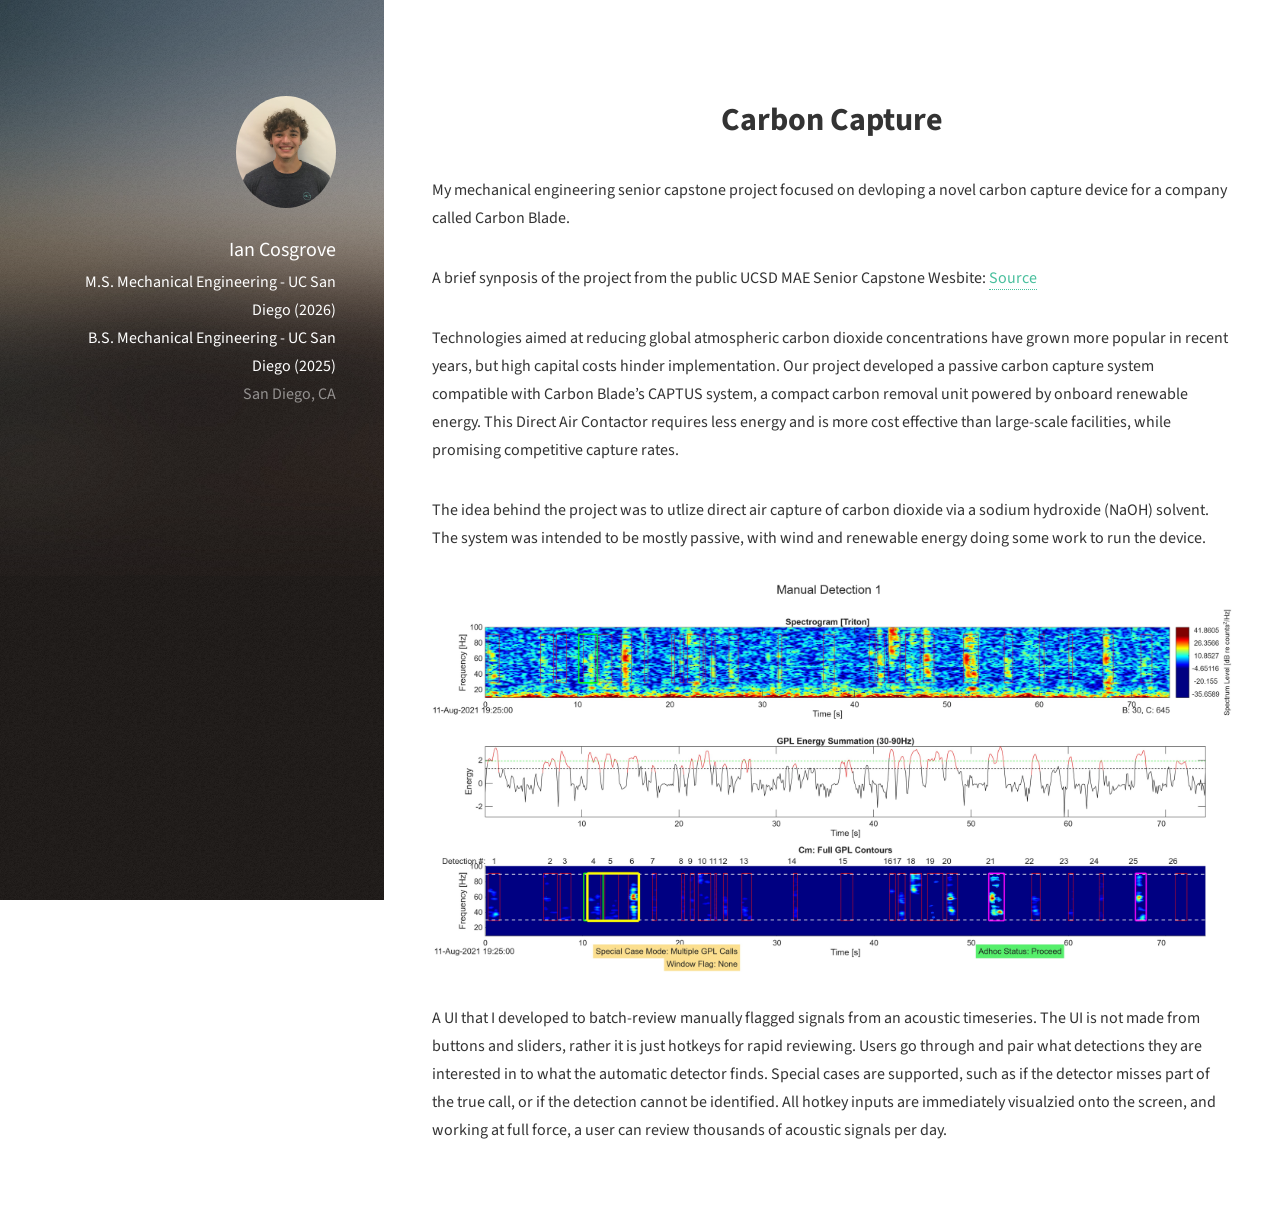
==== carbon_capture.html @ 22a69702 "Update_08042026_1" ====
<!DOCTYPE HTML>
<!--
	Strata by HTML5 UP
	html5up.net | @ajlkn
	Free for personal and commercial use under the CCA 3.0 license (html5up.net/license)
-->
<html>
	<head>
		<title>Ian Cosgrove</title>
		<meta charset="utf-8" />
		<meta name="viewport" content="width=device-width, initial-scale=1, user-scalable=no" />
		<link rel="stylesheet" href="assets/css/main.css" />
		<style>
			/* Force image thumbnails and wrappers to have a white background */
			.image.thumb,
			.image.fit,
			.image-block {
				background-color: #ffffff !important;
			}

			/* Remove gray overlays or default borders/shadows applied by Strata CSS */
			.image.thumb:before,
			.image.thumb:after {
				background-color: rgba(255, 255, 255, 0) !important;
				opacity: 0 !important;
			}

			.image img {
				background-color: #ffffff !important;
			}
		</style>
	</head>
	<body class="is-preload">

		<!-- Header -->
			<header id="header">
				<div class="inner">
					<a href="#" class="image avatar"><img src="images/ian.jpeg" alt="Ian"></a>
					<h1><strong>Ian Cosgrove 
					</strong></a></h1>
					<strong>
						M.S. Mechanical Engineering - UC San Diego (2026)<br>
					B.S. Mechanical Engineering - UC San Diego (2025)
					</strong>
					<br>San Diego, CA
				</div>
			</header>

		<!-- Main -->
			<div id="main">

				<h2 style="text-align: center; font-weight: bold; font-size: 32px; color: #333;">Carbon Capture</h2>
				<p style="color: #333;">My mechanical engineering senior capstone project focused on devloping a novel carbon capture device for a company called Carbon Blade. </p>
			    <p style="color: #333;">A brief synposis of the project from the public UCSD MAE Senior Capstone Wesbite:  <a href="https://mae156b.ucsd.edu/projects/2024-2025/spring" target="_blank">Source</a></p>
				<p style="color: #333;">Technologies aimed at reducing global atmospheric carbon dioxide concentrations have grown more popular in recent years, but high capital costs hinder implementation. Our project developed a passive carbon capture system compatible with Carbon Blade’s CAPTUS system, a compact carbon removal unit powered by onboard renewable energy. This Direct Air Contactor requires less energy and is more cost effective than large-scale facilities, while promising competitive capture rates.</p>
				
				<p style="color: #333;">The idea behind the project was to utlize direct air capture of carbon dioxide via a sodium hydroxide (NaOH) solvent. The system was intended to be mostly passive, with wind and renewable energy doing some work to run the device.  </p>

				<div class="image-block" style="margin-bottom: 2em; max-width: 100%; margin-left: auto; margin-right: auto;">
					<a href="images/gpl_fetch_ex1.jpeg" class="image fit thumb">
						<img src="images/gpl_fetch_ex1.jpeg" alt="Turbulent Dissipation" />
					</a>
					<p style="color: #333; margin-top: 0.8em;">
						<strong style="color: #333">A UI that I developed to batch-review manually flagged signals from an acoustic timeseries. The UI is not made from buttons and sliders, rather it is just hotkeys for rapid reviewing. Users go through and pair what detections they are interested in to what the automatic detector finds. Special cases are supported, such as if the detector misses part of the true call, or if the detection cannot be identified. All hotkey inputs are immediately visualzied onto the screen, and working at full force, a user can review thousands of acoustic signals per day.</strong>
					</p>
				</div>
								
								
								
								
								
			</div>

								
				
				
				
				
				


					

					
	
					

					
			</div>


		<!-- Scripts -->
			<script src="assets/js/jquery.min.js"></script>
			<script src="assets/js/jquery.poptrox.min.js"></script>
			<script src="assets/js/browser.min.js"></script>
			<script src="assets/js/breakpoints.min.js"></script>
			<script src="assets/js/util.js"></script>
			<script src="assets/js/main.js"></script>

	</body>
</html>
---- assets/css/main.css ----
@import url("fontawesome-all.min.css");
@import url("https://fonts.googleapis.com/css?family=Source+Sans+Pro:400,400italic");

/*
	Strata by HTML5 UP
	html5up.net | @ajlkn
	Free for personal and commercial use under the CCA 3.0 license (html5up.net/license)
*/

html, body, div, span, applet, object,
iframe, h1, h2, h3, h4, h5, h6, p, blockquote,
pre, a, abbr, acronym, address, big, cite,
code, del, dfn, em, img, ins, kbd, q, s, samp,
small, strike, strong, sub, sup, tt, var, b,
u, i, center, dl, dt, dd, ol, ul, li, fieldset,
form, label, legend, table, caption, tbody,
tfoot, thead, tr, th, td, article, aside,
canvas, details, embed, figure, figcaption,
footer, header, hgroup, menu, nav, output, ruby,
section, summary, time, mark, audio, video {
	margin: 0;
	padding: 0;
	border: 0;
	font-size: 100%;
	font: inherit;
	vertical-align: baseline;}

article, aside, details, figcaption, figure,
footer, header, hgroup, menu, nav, section {
	display: block;}

body {
	line-height: 1;
}

ol, ul {
	list-style: none;
}

blockquote, q {
	quotes: none;
}

	blockquote:before, blockquote:after, q:before, q:after {
		content: '';
		content: none;
	}

table {
	border-collapse: collapse;
	border-spacing: 0;
}

body {
	-webkit-text-size-adjust: none;
}

mark {
	background-color: transparent;
	color: inherit;
}

input::-moz-focus-inner {
	border: 0;
	padding: 0;
}

input, select, textarea {
	-moz-appearance: none;
	-webkit-appearance: none;
	-ms-appearance: none;
	appearance: none;
}

/* Basic */

	html {
		box-sizing: border-box;
	}

	*, *:before, *:after {
		box-sizing: inherit;
	}

	body {
		background: #fff;
	}

		body.is-preload *, body.is-preload *:before, body.is-preload *:after {
			-moz-animation: none !important;
			-webkit-animation: none !important;
			-ms-animation: none !important;
			animation: none !important;
			-moz-transition: none !important;
			-webkit-transition: none !important;
			-ms-transition: none !important;
			transition: none !important;
		}

	body, input, select, textarea {
		color: #a2a2a2;
		font-family: "Source Sans Pro", Helvetica, sans-serif;
		font-size: 16pt;
		font-weight: 400;
		line-height: 1.75em;
	}

	a {
		-moz-transition: color 0.2s ease-in-out, border-color 0.2s ease-in-out;
		-webkit-transition: color 0.2s ease-in-out, border-color 0.2s ease-in-out;
		-ms-transition: color 0.2s ease-in-out, border-color 0.2s ease-in-out;
		transition: color 0.2s ease-in-out, border-color 0.2s ease-in-out;
		border-bottom: dotted 1px;
		color: #49bf9d;
		text-decoration: none;
	}

		a:hover {
			border-bottom-color: transparent;
			color: #49bf9d !important;
			text-decoration: none;
		}

	strong, b {
		color: #787878;
		font-weight: 400;
	}

	em, i {
		font-style: italic;
	}

	p {
		margin: 0 0 2em 0;
	}

	h1, h2, h3, h4, h5, h6 {
		color: #787878;
		font-weight: 400;
		line-height: 1em;
		margin: 0 0 1em 0;
	}

		h1 a, h2 a, h3 a, h4 a, h5 a, h6 a {
			color: inherit;
			text-decoration: none;
		}

	h1 {
		font-size: 2em;
		line-height: 1.5em;
	}

	h2 {
		font-size: 1.5em;
		line-height: 1.5em;
	}

	h3 {
		font-size: 1.25em;
		line-height: 1.5em;
	}

	h4 {
		font-size: 1.1em;
		line-height: 1.5em;
	}

	h5 {
		font-size: 0.9em;
		line-height: 1.5em;
	}

	h6 {
		font-size: 0.7em;
		line-height: 1.5em;
	}

	sub {
		font-size: 0.8em;
		position: relative;
		top: 0.5em;
	}

	sup {
		font-size: 0.8em;
		position: relative;
		top: -0.5em;
	}

	hr {
		border: 0;
		border-bottom: solid 2px #efefef;
		margin: 2em 0;
	}

		hr.major {
			margin: 3em 0;
		}

	blockquote {
		border-left: solid 6px #efefef;
		font-style: italic;
		margin: 0 0 2em 0;
		padding: 0.5em 0 0.5em 1.5em;
	}

	code {
		background: #f7f7f7;
		border-radius: 0.35em;
		border: solid 2px #efefef;
		font-family: "Courier New", monospace;
		font-size: 0.9em;
		margin: 0 0.25em;
		padding: 0.25em 0.65em;
	}

	pre {
		-webkit-overflow-scrolling: touch;
		font-family: "Courier New", monospace;
		font-size: 0.9em;
		margin: 0 0 2em 0;
	}

		pre code {
			display: block;
			line-height: 1.75em;
			padding: 1em 1.5em;
			overflow-x: auto;
		}

	.align-left {
		text-align: left;
	}

	.align-center {
		text-align: center;
	}

	.align-right {
		text-align: right;
	}

/* Container */

	.container {
		margin: 0 auto;
		max-width: calc(100% - 4em);
		width: 100%;
	}

		.container.xsmall {
			width: 25%;
		}

		.container.small {
			width: 50%;
		}

		.container.medium {
			width: 75%;
		}

		.container.large {
			width: 125%;
		}

		.container.xlarge {
			width: 150%;
		}

		.container.max {
			width: 100%;
		}

		@media screen and (max-width: 980px) {

			.container {
				width: 100% !important;
				max-width: 100% !important;
			}

		}

		@media screen and (max-width: 480px) {

			.container {
				max-width: calc(100% - 3em);
			}

		}

/* Row */

	.row {
		display: flex;
		flex-wrap: wrap;
		box-sizing: border-box;
		align-items: stretch;
	}

		.row > * {
			box-sizing: border-box;
		}

		.row.gtr-uniform > * > :last-child {
			margin-bottom: 0;
		}

		.row.aln-left {
			justify-content: flex-start;
		}

		.row.aln-center {
			justify-content: center;
		}

		.row.aln-right {
			justify-content: flex-end;
		}

		.row.aln-top {
			align-items: flex-start;
		}

		.row.aln-middle {
			align-items: center;
		}

		.row.aln-bottom {
			align-items: flex-end;
		}

		.row > .imp {
			order: -1;
		}

		.row > .col-1 {
			width: 8.33333%;
		}

		.row > .off-1 {
			margin-left: 8.33333%;
		}

		.row > .col-2 {
			width: 16.66667%;
		}

		.row > .off-2 {
			margin-left: 16.66667%;
		}

		.row > .col-3 {
			width: 25%;
		}

		.row > .off-3 {
			margin-left: 25%;
		}

		.row > .col-4 {
			width: 33.33333%;
		}

		.row > .off-4 {
			margin-left: 33.33333%;
		}

		.row > .col-5 {
			width: 41.66667%;
		}

		.row > .off-5 {
			margin-left: 41.66667%;
		}

		.row > .col-6 {
			width: 50%;
		}

		.row > .off-6 {
			margin-left: 50%;
		}

		.row > .col-7 {
			width: 58.33333%;
		}

		.row > .off-7 {
			margin-left: 58.33333%;
		}

		.row > .col-8 {
			width: 66.66667%;
		}

		.row > .off-8 {
			margin-left: 66.66667%;
		}

		.row > .col-9 {
			width: 75%;
		}

		.row > .off-9 {
			margin-left: 75%;
		}

		.row > .col-10 {
			width: 83.33333%;
		}

		.row > .off-10 {
			margin-left: 83.33333%;
		}

		.row > .col-11 {
			width: 91.66667%;
		}

		.row > .off-11 {
			margin-left: 91.66667%;
		}

		.row > .col-12 {
			width: 100%;
		}

		.row > .off-12 {
			margin-left: 100%;
		}

		.row.gtr-0 {
			margin-top: 0;
			margin-left: 0em;
		}

			.row.gtr-0 > * {
				padding: 0 0 0 0em;
			}

			.row.gtr-0.gtr-uniform {
				margin-top: 0em;
			}

				.row.gtr-0.gtr-uniform > * {
					padding-top: 0em;
				}

		.row.gtr-25 {
			margin-top: 0;
			margin-left: -0.625em;
		}

			.row.gtr-25 > * {
				padding: 0 0 0 0.625em;
			}

			.row.gtr-25.gtr-uniform {
				margin-top: -0.625em;
			}

				.row.gtr-25.gtr-uniform > * {
					padding-top: 0.625em;
				}

		.row.gtr-50 {
			margin-top: 0;
			margin-left: -1.25em;
		}

			.row.gtr-50 > * {
				padding: 0 0 0 1.25em;
			}

			.row.gtr-50.gtr-uniform {
				margin-top: -1.25em;
			}

				.row.gtr-50.gtr-uniform > * {
					padding-top: 1.25em;
				}

		.row {
			margin-top: 0;
			margin-left: -2.5em;
		}

			.row > * {
				padding: 0 0 0 2.5em;
			}

			.row.gtr-uniform {
				margin-top: -2.5em;
			}

				.row.gtr-uniform > * {
					padding-top: 2.5em;
				}

		.row.gtr-150 {
			margin-top: 0;
			margin-left: -3.75em;
		}

			.row.gtr-150 > * {
				padding: 0 0 0 3.75em;
			}

			.row.gtr-150.gtr-uniform {
				margin-top: -3.75em;
			}

				.row.gtr-150.gtr-uniform > * {
					padding-top: 3.75em;
				}

		.row.gtr-200 {
			margin-top: 0;
			margin-left: -5em;
		}

			.row.gtr-200 > * {
				padding: 0 0 0 5em;
			}

			.row.gtr-200.gtr-uniform {
				margin-top: -5em;
			}

				.row.gtr-200.gtr-uniform > * {
					padding-top: 5em;
				}

		@media screen and (max-width: 1800px) {

			.row {
				display: flex;
				flex-wrap: wrap;
				box-sizing: border-box;
				align-items: stretch;
			}

				.row > * {
					box-sizing: border-box;
				}

				.row.gtr-uniform > * > :last-child {
					margin-bottom: 0;
				}

				.row.aln-left {
					justify-content: flex-start;
				}

				.row.aln-center {
					justify-content: center;
				}

				.row.aln-right {
					justify-content: flex-end;
				}

				.row.aln-top {
					align-items: flex-start;
				}

				.row.aln-middle {
					align-items: center;
				}

				.row.aln-bottom {
					align-items: flex-end;
				}

				.row > .imp-xlarge {
					order: -1;
				}

				.row > .col-1-xlarge {
					width: 8.33333%;
				}

				.row > .off-1-xlarge {
					margin-left: 8.33333%;
				}

				.row > .col-2-xlarge {
					width: 16.66667%;
				}

				.row > .off-2-xlarge {
					margin-left: 16.66667%;
				}

				.row > .col-3-xlarge {
					width: 25%;
				}

				.row > .off-3-xlarge {
					margin-left: 25%;
				}

				.row > .col-4-xlarge {
					width: 33.33333%;
				}

				.row > .off-4-xlarge {
					margin-left: 33.33333%;
				}

				.row > .col-5-xlarge {
					width: 41.66667%;
				}

				.row > .off-5-xlarge {
					margin-left: 41.66667%;
				}

				.row > .col-6-xlarge {
					width: 50%;
				}

				.row > .off-6-xlarge {
					margin-left: 50%;
				}

				.row > .col-7-xlarge {
					width: 58.33333%;
				}

				.row > .off-7-xlarge {
					margin-left: 58.33333%;
				}

				.row > .col-8-xlarge {
					width: 66.66667%;
				}

				.row > .off-8-xlarge {
					margin-left: 66.66667%;
				}

				.row > .col-9-xlarge {
					width: 75%;
				}

				.row > .off-9-xlarge {
					margin-left: 75%;
				}

				.row > .col-10-xlarge {
					width: 83.33333%;
				}

				.row > .off-10-xlarge {
					margin-left: 83.33333%;
				}

				.row > .col-11-xlarge {
					width: 91.66667%;
				}

				.row > .off-11-xlarge {
					margin-left: 91.66667%;
				}

				.row > .col-12-xlarge {
					width: 100%;
				}

				.row > .off-12-xlarge {
					margin-left: 100%;
				}

				.row.gtr-0 {
					margin-top: 0;
					margin-left: 0em;
				}

					.row.gtr-0 > * {
						padding: 0 0 0 0em;
					}

					.row.gtr-0.gtr-uniform {
						margin-top: 0em;
					}

						.row.gtr-0.gtr-uniform > * {
							padding-top: 0em;
						}

				.row.gtr-25 {
					margin-top: 0;
					margin-left: -0.625em;
				}

					.row.gtr-25 > * {
						padding: 0 0 0 0.625em;
					}

					.row.gtr-25.gtr-uniform {
						margin-top: -0.625em;
					}

						.row.gtr-25.gtr-uniform > * {
							padding-top: 0.625em;
						}

				.row.gtr-50 {
					margin-top: 0;
					margin-left: -1.25em;
				}

					.row.gtr-50 > * {
						padding: 0 0 0 1.25em;
					}

					.row.gtr-50.gtr-uniform {
						margin-top: -1.25em;
					}

						.row.gtr-50.gtr-uniform > * {
							padding-top: 1.25em;
						}

				.row {
					margin-top: 0;
					margin-left: -2.5em;
				}

					.row > * {
						padding: 0 0 0 2.5em;
					}

					.row.gtr-uniform {
						margin-top: -2.5em;
					}

						.row.gtr-uniform > * {
							padding-top: 2.5em;
						}

				.row.gtr-150 {
					margin-top: 0;
					margin-left: -3.75em;
				}

					.row.gtr-150 > * {
						padding: 0 0 0 3.75em;
					}

					.row.gtr-150.gtr-uniform {
						margin-top: -3.75em;
					}

						.row.gtr-150.gtr-uniform > * {
							padding-top: 3.75em;
						}

				.row.gtr-200 {
					margin-top: 0;
					margin-left: -5em;
				}

					.row.gtr-200 > * {
						padding: 0 0 0 5em;
					}

					.row.gtr-200.gtr-uniform {
						margin-top: -5em;
					}

						.row.gtr-200.gtr-uniform > * {
							padding-top: 5em;
						}

		}

		@media screen and (max-width: 1280px) {

			.row {
				display: flex;
				flex-wrap: wrap;
				box-sizing: border-box;
				align-items: stretch;
			}

				.row > * {
					box-sizing: border-box;
				}

				.row.gtr-uniform > * > :last-child {
					margin-bottom: 0;
				}

				.row.aln-left {
					justify-content: flex-start;
				}

				.row.aln-center {
					justify-content: center;
				}

				.row.aln-right {
					justify-content: flex-end;
				}

				.row.aln-top {
					align-items: flex-start;
				}

				.row.aln-middle {
					align-items: center;
				}

				.row.aln-bottom {
					align-items: flex-end;
				}

				.row > .imp-large {
					order: -1;
				}

				.row > .col-1-large {
					width: 8.33333%;
				}

				.row > .off-1-large {
					margin-left: 8.33333%;
				}

				.row > .col-2-large {
					width: 16.66667%;
				}

				.row > .off-2-large {
					margin-left: 16.66667%;
				}

				.row > .col-3-large {
					width: 25%;
				}

				.row > .off-3-large {
					margin-left: 25%;
				}

				.row > .col-4-large {
					width: 33.33333%;
				}

				.row > .off-4-large {
					margin-left: 33.33333%;
				}

				.row > .col-5-large {
					width: 41.66667%;
				}

				.row > .off-5-large {
					margin-left: 41.66667%;
				}

				.row > .col-6-large {
					width: 50%;
				}

				.row > .off-6-large {
					margin-left: 50%;
				}

				.row > .col-7-large {
					width: 58.33333%;
				}

				.row > .off-7-large {
					margin-left: 58.33333%;
				}

				.row > .col-8-large {
					width: 66.66667%;
				}

				.row > .off-8-large {
					margin-left: 66.66667%;
				}

				.row > .col-9-large {
					width: 75%;
				}

				.row > .off-9-large {
					margin-left: 75%;
				}

				.row > .col-10-large {
					width: 83.33333%;
				}

				.row > .off-10-large {
					margin-left: 83.33333%;
				}

				.row > .col-11-large {
					width: 91.66667%;
				}

				.row > .off-11-large {
					margin-left: 91.66667%;
				}

				.row > .col-12-large {
					width: 100%;
				}

				.row > .off-12-large {
					margin-left: 100%;
				}

				.row.gtr-0 {
					margin-top: 0;
					margin-left: 0em;
				}

					.row.gtr-0 > * {
						padding: 0 0 0 0em;
					}

					.row.gtr-0.gtr-uniform {
						margin-top: 0em;
					}

						.row.gtr-0.gtr-uniform > * {
							padding-top: 0em;
						}

				.row.gtr-25 {
					margin-top: 0;
					margin-left: -0.5em;
				}

					.row.gtr-25 > * {
						padding: 0 0 0 0.5em;
					}

					.row.gtr-25.gtr-uniform {
						margin-top: -0.5em;
					}

						.row.gtr-25.gtr-uniform > * {
							padding-top: 0.5em;
						}

				.row.gtr-50 {
					margin-top: 0;
					margin-left: -1em;
				}

					.row.gtr-50 > * {
						padding: 0 0 0 1em;
					}

					.row.gtr-50.gtr-uniform {
						margin-top: -1em;
					}

						.row.gtr-50.gtr-uniform > * {
							padding-top: 1em;
						}

				.row {
					margin-top: 0;
					margin-left: -2em;
				}

					.row > * {
						padding: 0 0 0 2em;
					}

					.row.gtr-uniform {
						margin-top: -2em;
					}

						.row.gtr-uniform > * {
							padding-top: 2em;
						}

				.row.gtr-150 {
					margin-top: 0;
					margin-left: -3em;
				}

					.row.gtr-150 > * {
						padding: 0 0 0 3em;
					}

					.row.gtr-150.gtr-uniform {
						margin-top: -3em;
					}

						.row.gtr-150.gtr-uniform > * {
							padding-top: 3em;
						}

				.row.gtr-200 {
					margin-top: 0;
					margin-left: -4em;
				}

					.row.gtr-200 > * {
						padding: 0 0 0 4em;
					}

					.row.gtr-200.gtr-uniform {
						margin-top: -4em;
					}

						.row.gtr-200.gtr-uniform > * {
							padding-top: 4em;
						}

		}

		@media screen and (max-width: 980px) {

			.row {
				display: flex;
				flex-wrap: wrap;
				box-sizing: border-box;
				align-items: stretch;
			}

				.row > * {
					box-sizing: border-box;
				}

				.row.gtr-uniform > * > :last-child {
					margin-bottom: 0;
				}

				.row.aln-left {
					justify-content: flex-start;
				}

				.row.aln-center {
					justify-content: center;
				}

				.row.aln-right {
					justify-content: flex-end;
				}

				.row.aln-top {
					align-items: flex-start;
				}

				.row.aln-middle {
					align-items: center;
				}

				.row.aln-bottom {
					align-items: flex-end;
				}

				.row > .imp-medium {
					order: -1;
				}

				.row > .col-1-medium {
					width: 8.33333%;
				}

				.row > .off-1-medium {
					margin-left: 8.33333%;
				}

				.row > .col-2-medium {
					width: 16.66667%;
				}

				.row > .off-2-medium {
					margin-left: 16.66667%;
				}

				.row > .col-3-medium {
					width: 25%;
				}

				.row > .off-3-medium {
					margin-left: 25%;
				}

				.row > .col-4-medium {
					width: 33.33333%;
				}

				.row > .off-4-medium {
					margin-left: 33.33333%;
				}

				.row > .col-5-medium {
					width: 41.66667%;
				}

				.row > .off-5-medium {
					margin-left: 41.66667%;
				}

				.row > .col-6-medium {
					width: 50%;
				}

				.row > .off-6-medium {
					margin-left: 50%;
				}

				.row > .col-7-medium {
					width: 58.33333%;
				}

				.row > .off-7-medium {
					margin-left: 58.33333%;
				}

				.row > .col-8-medium {
					width: 66.66667%;
				}

				.row > .off-8-medium {
					margin-left: 66.66667%;
				}

				.row > .col-9-medium {
					width: 75%;
				}

				.row > .off-9-medium {
					margin-left: 75%;
				}

				.row > .col-10-medium {
					width: 83.33333%;
				}

				.row > .off-10-medium {
					margin-left: 83.33333%;
				}

				.row > .col-11-medium {
					width: 91.66667%;
				}

				.row > .off-11-medium {
					margin-left: 91.66667%;
				}

				.row > .col-12-medium {
					width: 100%;
				}

				.row > .off-12-medium {
					margin-left: 100%;
				}

				.row.gtr-0 {
					margin-top: 0;
					margin-left: 0em;
				}

					.row.gtr-0 > * {
						padding: 0 0 0 0em;
					}

					.row.gtr-0.gtr-uniform {
						margin-top: 0em;
					}

						.row.gtr-0.gtr-uniform > * {
							padding-top: 0em;
						}

				.row.gtr-25 {
					margin-top: 0;
					margin-left: -0.5em;
				}

					.row.gtr-25 > * {
						padding: 0 0 0 0.5em;
					}

					.row.gtr-25.gtr-uniform {
						margin-top: -0.5em;
					}

						.row.gtr-25.gtr-uniform > * {
							padding-top: 0.5em;
						}

				.row.gtr-50 {
					margin-top: 0;
					margin-left: -1em;
				}

					.row.gtr-50 > * {
						padding: 0 0 0 1em;
					}

					.row.gtr-50.gtr-uniform {
						margin-top: -1em;
					}

						.row.gtr-50.gtr-uniform > * {
							padding-top: 1em;
						}

				.row {
					margin-top: 0;
					margin-left: -2em;
				}

					.row > * {
						padding: 0 0 0 2em;
					}

					.row.gtr-uniform {
						margin-top: -2em;
					}

						.row.gtr-uniform > * {
							padding-top: 2em;
						}

				.row.gtr-150 {
					margin-top: 0;
					margin-left: -3em;
				}

					.row.gtr-150 > * {
						padding: 0 0 0 3em;
					}

					.row.gtr-150.gtr-uniform {
						margin-top: -3em;
					}

						.row.gtr-150.gtr-uniform > * {
							padding-top: 3em;
						}

				.row.gtr-200 {
					margin-top: 0;
					margin-left: -4em;
				}

					.row.gtr-200 > * {
						padding: 0 0 0 4em;
					}

					.row.gtr-200.gtr-uniform {
						margin-top: -4em;
					}

						.row.gtr-200.gtr-uniform > * {
							padding-top: 4em;
						}

		}

		@media screen and (max-width: 736px) {

			.row {
				display: flex;
				flex-wrap: wrap;
				box-sizing: border-box;
				align-items: stretch;
			}

				.row > * {
					box-sizing: border-box;
				}

				.row.gtr-uniform > * > :last-child {
					margin-bottom: 0;
				}

				.row.aln-left {
					justify-content: flex-start;
				}

				.row.aln-center {
					justify-content: center;
				}

				.row.aln-right {
					justify-content: flex-end;
				}

				.row.aln-top {
					align-items: flex-start;
				}

				.row.aln-middle {
					align-items: center;
				}

				.row.aln-bottom {
					align-items: flex-end;
				}

				.row > .imp-small {
					order: -1;
				}

				.row > .col-1-small {
					width: 8.33333%;
				}

				.row > .off-1-small {
					margin-left: 8.33333%;
				}

				.row > .col-2-small {
					width: 16.66667%;
				}

				.row > .off-2-small {
					margin-left: 16.66667%;
				}

				.row > .col-3-small {
					width: 25%;
				}

				.row > .off-3-small {
					margin-left: 25%;
				}

				.row > .col-4-small {
					width: 33.33333%;
				}

				.row > .off-4-small {
					margin-left: 33.33333%;
				}

				.row > .col-5-small {
					width: 41.66667%;
				}

				.row > .off-5-small {
					margin-left: 41.66667%;
				}

				.row > .col-6-small {
					width: 50%;
				}

				.row > .off-6-small {
					margin-left: 50%;
				}

				.row > .col-7-small {
					width: 58.33333%;
				}

				.row > .off-7-small {
					margin-left: 58.33333%;
				}

				.row > .col-8-small {
					width: 66.66667%;
				}

				.row > .off-8-small {
					margin-left: 66.66667%;
				}

				.row > .col-9-small {
					width: 75%;
				}

				.row > .off-9-small {
					margin-left: 75%;
				}

				.row > .col-10-small {
					width: 83.33333%;
				}

				.row > .off-10-small {
					margin-left: 83.33333%;
				}

				.row > .col-11-small {
					width: 91.66667%;
				}

				.row > .off-11-small {
					margin-left: 91.66667%;
				}

				.row > .col-12-small {
					width: 100%;
				}

				.row > .off-12-small {
					margin-left: 100%;
				}

				.row.gtr-0 {
					margin-top: 0;
					margin-left: 0em;
				}

					.row.gtr-0 > * {
						padding: 0 0 0 0em;
					}

					.row.gtr-0.gtr-uniform {
						margin-top: 0em;
					}

						.row.gtr-0.gtr-uniform > * {
							padding-top: 0em;
						}

				.row.gtr-25 {
					margin-top: 0;
					margin-left: -0.375em;
				}

					.row.gtr-25 > * {
						padding: 0 0 0 0.375em;
					}

					.row.gtr-25.gtr-uniform {
						margin-top: -0.375em;
					}

						.row.gtr-25.gtr-uniform > * {
							padding-top: 0.375em;
						}

				.row.gtr-50 {
					margin-top: 0;
					margin-left: -0.75em;
				}

					.row.gtr-50 > * {
						padding: 0 0 0 0.75em;
					}

					.row.gtr-50.gtr-uniform {
						margin-top: -0.75em;
					}

						.row.gtr-50.gtr-uniform > * {
							padding-top: 0.75em;
						}

				.row {
					margin-top: 0;
					margin-left: -1.5em;
				}

					.row > * {
						padding: 0 0 0 1.5em;
					}

					.row.gtr-uniform {
						margin-top: -1.5em;
					}

						.row.gtr-uniform > * {
							padding-top: 1.5em;
						}

				.row.gtr-150 {
					margin-top: 0;
					margin-left: -2.25em;
				}

					.row.gtr-150 > * {
						padding: 0 0 0 2.25em;
					}

					.row.gtr-150.gtr-uniform {
						margin-top: -2.25em;
					}

						.row.gtr-150.gtr-uniform > * {
							padding-top: 2.25em;
						}

				.row.gtr-200 {
					margin-top: 0;
					margin-left: -3em;
				}

					.row.gtr-200 > * {
						padding: 0 0 0 3em;
					}

					.row.gtr-200.gtr-uniform {
						margin-top: -3em;
					}

						.row.gtr-200.gtr-uniform > * {
							padding-top: 3em;
						}

		}

		@media screen and (max-width: 480px) {

			.row {
				display: flex;
				flex-wrap: wrap;
				box-sizing: border-box;
				align-items: stretch;
			}

				.row > * {
					box-sizing: border-box;
				}

				.row.gtr-uniform > * > :last-child {
					margin-bottom: 0;
				}

				.row.aln-left {
					justify-content: flex-start;
				}

				.row.aln-center {
					justify-content: center;
				}

				.row.aln-right {
					justify-content: flex-end;
				}

				.row.aln-top {
					align-items: flex-start;
				}

				.row.aln-middle {
					align-items: center;
				}

				.row.aln-bottom {
					align-items: flex-end;
				}

				.row > .imp-xsmall {
					order: -1;
				}

				.row > .col-1-xsmall {
					width: 8.33333%;
				}

				.row > .off-1-xsmall {
					margin-left: 8.33333%;
				}

				.row > .col-2-xsmall {
					width: 16.66667%;
				}

				.row > .off-2-xsmall {
					margin-left: 16.66667%;
				}

				.row > .col-3-xsmall {
					width: 25%;
				}

				.row > .off-3-xsmall {
					margin-left: 25%;
				}

				.row > .col-4-xsmall {
					width: 33.33333%;
				}

				.row > .off-4-xsmall {
					margin-left: 33.33333%;
				}

				.row > .col-5-xsmall {
					width: 41.66667%;
				}

				.row > .off-5-xsmall {
					margin-left: 41.66667%;
				}

				.row > .col-6-xsmall {
					width: 50%;
				}

				.row > .off-6-xsmall {
					margin-left: 50%;
				}

				.row > .col-7-xsmall {
					width: 58.33333%;
				}

				.row > .off-7-xsmall {
					margin-left: 58.33333%;
				}

				.row > .col-8-xsmall {
					width: 66.66667%;
				}

				.row > .off-8-xsmall {
					margin-left: 66.66667%;
				}

				.row > .col-9-xsmall {
					width: 75%;
				}

				.row > .off-9-xsmall {
					margin-left: 75%;
				}

				.row > .col-10-xsmall {
					width: 83.33333%;
				}

				.row > .off-10-xsmall {
					margin-left: 83.33333%;
				}

				.row > .col-11-xsmall {
					width: 91.66667%;
				}

				.row > .off-11-xsmall {
					margin-left: 91.66667%;
				}

				.row > .col-12-xsmall {
					width: 100%;
				}

				.row > .off-12-xsmall {
					margin-left: 100%;
				}

				.row.gtr-0 {
					margin-top: 0;
					margin-left: 0em;
				}

					.row.gtr-0 > * {
						padding: 0 0 0 0em;
					}

					.row.gtr-0.gtr-uniform {
						margin-top: 0em;
					}

						.row.gtr-0.gtr-uniform > * {
							padding-top: 0em;
						}

				.row.gtr-25 {
					margin-top: 0;
					margin-left: -0.375em;
				}

					.row.gtr-25 > * {
						padding: 0 0 0 0.375em;
					}

					.row.gtr-25.gtr-uniform {
						margin-top: -0.375em;
					}

						.row.gtr-25.gtr-uniform > * {
							padding-top: 0.375em;
						}

				.row.gtr-50 {
					margin-top: 0;
					margin-left: -0.75em;
				}

					.row.gtr-50 > * {
						padding: 0 0 0 0.75em;
					}

					.row.gtr-50.gtr-uniform {
						margin-top: -0.75em;
					}

						.row.gtr-50.gtr-uniform > * {
							padding-top: 0.75em;
						}

				.row {
					margin-top: 0;
					margin-left: -1.5em;
				}

					.row > * {
						padding: 0 0 0 1.5em;
					}

					.row.gtr-uniform {
						margin-top: -1.5em;
					}

						.row.gtr-uniform > * {
							padding-top: 1.5em;
						}

				.row.gtr-150 {
					margin-top: 0;
					margin-left: -2.25em;
				}

					.row.gtr-150 > * {
						padding: 0 0 0 2.25em;
					}

					.row.gtr-150.gtr-uniform {
						margin-top: -2.25em;
					}

						.row.gtr-150.gtr-uniform > * {
							padding-top: 2.25em;
						}

				.row.gtr-200 {
					margin-top: 0;
					margin-left: -3em;
				}

					.row.gtr-200 > * {
						padding: 0 0 0 3em;
					}

					.row.gtr-200.gtr-uniform {
						margin-top: -3em;
					}

						.row.gtr-200.gtr-uniform > * {
							padding-top: 3em;
						}

		}

/* Section/Article */

	section.special, article.special {
		text-align: center;
	}

	header p {
		color: #b2b2b2;
		position: relative;
		margin: 0 0 1.5em 0;
	}

	header h2 + p {
		font-size: 1.25em;
		margin-top: -1em;
		line-height: 1.5em;
	}

	header h3 + p {
		font-size: 1.1em;
		margin-top: -0.8em;
		line-height: 1.5em;
	}

	header h4 + p,
	header h5 + p,
	header h6 + p {
		font-size: 0.9em;
		margin-top: -0.6em;
		line-height: 1.5em;
	}

	header.major h2 {
		font-size: 2em;
	}

/* Form */

	form {
		margin: 0 0 2em 0;
	}

	label {
		color: #787878;
		display: block;
		font-size: 0.9em;
		font-weight: 400;
		margin: 0 0 1em 0;
	}

	input[type="text"],
	input[type="password"],
	input[type="email"],
	select,
	textarea {
		-moz-appearance: none;
		-webkit-appearance: none;
		-ms-appearance: none;
		appearance: none;
		background: #f7f7f7;
		border-radius: 0.35em;
		border: solid 2px transparent;
		color: inherit;
		display: block;
		outline: 0;
		padding: 0 0.75em;
		text-decoration: none;
		width: 100%;
	}

		input[type="text"]:invalid,
		input[type="password"]:invalid,
		input[type="email"]:invalid,
		select:invalid,
		textarea:invalid {
			box-shadow: none;
		}

		input[type="text"]:focus,
		input[type="password"]:focus,
		input[type="email"]:focus,
		select:focus,
		textarea:focus {
			border-color: #49bf9d;
		}

	select {
		background-image: url("data:image/svg+xml;charset=utf8,%3Csvg xmlns='http://www.w3.org/2000/svg' width='40' height='40' preserveAspectRatio='none' viewBox='0 0 40 40'%3E%3Cpath d='M9.4,12.3l10.4,10.4l10.4-10.4c0.2-0.2,0.5-0.4,0.9-0.4c0.3,0,0.6,0.1,0.9,0.4l3.3,3.3c0.2,0.2,0.4,0.5,0.4,0.9 c0,0.4-0.1,0.6-0.4,0.9L20.7,31.9c-0.2,0.2-0.5,0.4-0.9,0.4c-0.3,0-0.6-0.1-0.9-0.4L4.3,17.3c-0.2-0.2-0.4-0.5-0.4-0.9 c0-0.4,0.1-0.6,0.4-0.9l3.3-3.3c0.2-0.2,0.5-0.4,0.9-0.4S9.1,12.1,9.4,12.3z' fill='%23dfdfdf' /%3E%3C/svg%3E");
		background-size: 1.25rem;
		background-repeat: no-repeat;
		background-position: calc(100% - 1rem) center;
		height: 2.75em;
		padding-right: 2.75em;
		text-overflow: ellipsis;
	}

		select option {
			color: #787878;
			background: #fff;
		}

		select:focus::-ms-value {
			background-color: transparent;
		}

		select::-ms-expand {
			display: none;
		}

	input[type="text"],
	input[type="password"],
	input[type="email"],
	select {
		height: 2.75em;
	}

	textarea {
		padding: 0.75em;
	}

	input[type="checkbox"],
	input[type="radio"] {
		-moz-appearance: none;
		-webkit-appearance: none;
		-ms-appearance: none;
		appearance: none;
		display: block;
		float: left;
		margin-right: -2em;
		opacity: 0;
		width: 1em;
		z-index: -1;
	}

		input[type="checkbox"] + label,
		input[type="radio"] + label {
			text-decoration: none;
			color: #a2a2a2;
			cursor: pointer;
			display: inline-block;
			font-size: 1em;
			font-weight: 400;
			padding-left: 2.4em;
			padding-right: 0.75em;
			position: relative;
		}

			input[type="checkbox"] + label:before,
			input[type="radio"] + label:before {
				-moz-osx-font-smoothing: grayscale;
				-webkit-font-smoothing: antialiased;
				display: inline-block;
				font-style: normal;
				font-variant: normal;
				text-rendering: auto;
				line-height: 1;
				text-transform: none !important;
				font-family: 'Font Awesome 5 Free';
				font-weight: 900;
			}

			input[type="checkbox"] + label:before,
			input[type="radio"] + label:before {
				background: #f7f7f7;
				border-radius: 0.35em;
				border: solid 2px transparent;
				content: '';
				display: inline-block;
				font-size: 0.8em;
				height: 2.0625em;
				left: 0;
				line-height: 1.85625em;
				position: absolute;
				text-align: center;
				top: 0;
				width: 2.0625em;
			}

		input[type="checkbox"]:checked + label:before,
		input[type="radio"]:checked + label:before {
			background: #787878;
			border-color: #787878;
			color: #fff;
			content: '\f00c';
		}

		input[type="checkbox"]:focus + label:before,
		input[type="radio"]:focus + label:before {
			border-color: #49bf9d;
		}

	input[type="checkbox"] + label:before {
		border-radius: 0.35em;
	}

	input[type="radio"] + label:before {
		border-radius: 100%;
	}

	::-webkit-input-placeholder {
		color: #b2b2b2 !important;
		opacity: 1.0;
	}

	:-moz-placeholder {
		color: #b2b2b2 !important;
		opacity: 1.0;
	}

	::-moz-placeholder {
		color: #b2b2b2 !important;
		opacity: 1.0;
	}

	:-ms-input-placeholder {
		color: #b2b2b2 !important;
		opacity: 1.0;
	}

/* Box */

	.box {
		border-radius: 0.35em;
		border: solid 2px #efefef;
		margin-bottom: 2em;
		padding: 1.5em;
	}

		.box > :last-child,
		.box > :last-child > :last-child,
		.box > :last-child > :last-child > :last-child {
			margin-bottom: 0;
		}

		.box.alt {
			border: 0;
			border-radius: 0;
			padding: 0;
		}

/* Icon */

	.icon {
		text-decoration: none;
		border-bottom: none;
		position: relative;
	}

		.icon:before {
			-moz-osx-font-smoothing: grayscale;
			-webkit-font-smoothing: antialiased;
			display: inline-block;
			font-style: normal;
			font-variant: normal;
			text-rendering: auto;
			line-height: 1;
			text-transform: none !important;
			font-family: 'Font Awesome 5 Free';
			font-weight: 400;
		}

		.icon > .label {
			display: none;
		}

		.icon:before {
			line-height: inherit;
		}

		.icon.solid:before {
			font-weight: 900;
		}

		.icon.brands:before {
			font-family: 'Font Awesome 5 Brands';
		}

/* Image */

	.image {
		border-radius: 0.35em;
		border: 0;
		display: inline-block;
		position: relative;
	}

		.image:before {
			-moz-transition: opacity 0.2s ease-in-out;
			-webkit-transition: opacity 0.2s ease-in-out;
			-ms-transition: opacity 0.2s ease-in-out;
			transition: opacity 0.2s ease-in-out;
			background: url("images/overlay.png");
			border-radius: 0.35em;
			content: '';
			display: block;
			height: 100%;
			left: 0;
			opacity: 0.5;
			position: absolute;
			top: 0;
			width: 100%;
		}

		.image.thumb {
			text-align: center;
		}

			.image.thumb:after {
				-moz-transition: opacity 0.2s ease-in-out;
				-webkit-transition: opacity 0.2s ease-in-out;
				-ms-transition: opacity 0.2s ease-in-out;
				transition: opacity 0.2s ease-in-out;
				border-radius: 0.35em;
				border: solid 3px rgba(255, 255, 255, 0.5);
				color: #fff;
				content: 'View';
				display: inline-block;
				font-size: 0.8em;
				font-weight: 400;
				left: 50%;
				line-height: 2.25em;
				margin: -1.25em 0 0 -3em;
				opacity: 0;
				padding: 0 1.5em;
				position: absolute;
				text-align: center;
				text-decoration: none;
				top: 50%;
				white-space: nowrap;
			}

			.image.thumb:hover:after {
				opacity: 1.0;
			}

			.image.thumb:hover:before {
				background: url("images/overlay.png"), url("images/overlay.png");
				opacity: 1.0;
			}

		.image img {
			border-radius: 0.35em;
			display: block;
		}

		.image.left {
			float: left;
			margin: 0 1.5em 1em 0;
			top: 0.25em;
		}

		.image.right {
			float: right;
			margin: 0 0 1em 1.5em;
			top: 0.25em;
		}

		.image.left, .image.right {
			max-width: 40%;
		}

			.image.left img, .image.right img {
				width: 100%;
			}

		.image.fit {
			display: block;
			margin: 0 0 2em 0;
			width: 100%;
		}

			.image.fit img {
				width: 100%;
			}

		.image.avatar {
			border-radius: 100%;
		}

			.image.avatar:before {
				display: none;
			}

			.image.avatar img {
				border-radius: 100%;
				width: 100%;
			}

/* List */

	ol {
		list-style: decimal;
		margin: 0 0 2em 0;
		padding-left: 1.25em;
	}

		ol li {
			padding-left: 0.25em;
		}

	ul {
		list-style: disc;
		margin: 0 0 2em 0;
		padding-left: 1em;
	}

		ul li {
			padding-left: 0.5em;
		}

		ul.alt {
			list-style: none;
			padding-left: 0;
		}

			ul.alt li {
				border-top: solid 2px #efefef;
				padding: 0.5em 0;
			}

				ul.alt li:first-child {
					border-top: 0;
					padding-top: 0;
				}

	dl {
		margin: 0 0 2em 0;
	}

/* Icons */

	ul.icons {
		cursor: default;
		list-style: none;
		padding-left: 0;
	}

		ul.icons li {
			display: inline-block;
			padding: 0 1em 0 0;
		}

			ul.icons li:last-child {
				padding-right: 0;
			}

			ul.icons li .icon:before {
				font-size: 1.5em;
			}

/* Labeled Icons */

	ul.labeled-icons {
		list-style: none;
		padding: 0;
	}

		ul.labeled-icons li {
			line-height: 1.75em;
			margin: 1.5em 0 0 0;
			padding-left: 2.25em;
			position: relative;
		}

			ul.labeled-icons li:first-child {
				margin-top: 0;
			}

			ul.labeled-icons li a {
				color: inherit;
			}

			ul.labeled-icons li h3 {
				color: #b2b2b2;
				left: 0;
				position: absolute;
				text-align: center;
				top: 0;
				width: 1em;
			}

/* Actions */

	ul.actions {
		display: -moz-flex;
		display: -webkit-flex;
		display: -ms-flex;
		display: flex;
		cursor: default;
		list-style: none;
		margin-left: -1em;
		padding-left: 0;
	}

		ul.actions li {
			padding: 0 0 0 1em;
			vertical-align: middle;
		}

		ul.actions.special {
			-moz-justify-content: center;
			-webkit-justify-content: center;
			-ms-justify-content: center;
			justify-content: center;
			width: 100%;
			margin-left: 0;
		}

			ul.actions.special li:first-child {
				padding-left: 0;
			}

		ul.actions.stacked {
			-moz-flex-direction: column;
			-webkit-flex-direction: column;
			-ms-flex-direction: column;
			flex-direction: column;
			margin-left: 0;
		}

			ul.actions.stacked li {
				padding: 1.3em 0 0 0;
			}

				ul.actions.stacked li:first-child {
					padding-top: 0;
				}

		ul.actions.fit {
			width: calc(100% + 1em);
		}

			ul.actions.fit li {
				-moz-flex-grow: 1;
				-webkit-flex-grow: 1;
				-ms-flex-grow: 1;
				flex-grow: 1;
				-moz-flex-shrink: 1;
				-webkit-flex-shrink: 1;
				-ms-flex-shrink: 1;
				flex-shrink: 1;
				width: 100%;
			}

				ul.actions.fit li > * {
					width: 100%;
				}

			ul.actions.fit.stacked {
				width: 100%;
			}

		@media screen and (max-width: 480px) {

			ul.actions:not(.fixed) {
				-moz-flex-direction: column;
				-webkit-flex-direction: column;
				-ms-flex-direction: column;
				flex-direction: column;
				margin-left: 0;
				width: 100% !important;
			}

				ul.actions:not(.fixed) li {
					-moz-flex-grow: 1;
					-webkit-flex-grow: 1;
					-ms-flex-grow: 1;
					flex-grow: 1;
					-moz-flex-shrink: 1;
					-webkit-flex-shrink: 1;
					-ms-flex-shrink: 1;
					flex-shrink: 1;
					padding: 1em 0 0 0;
					text-align: center;
					width: 100%;
				}

					ul.actions:not(.fixed) li > * {
						width: 100%;
					}

					ul.actions:not(.fixed) li:first-child {
						padding-top: 0;
					}

					ul.actions:not(.fixed) li input[type="submit"],
					ul.actions:not(.fixed) li input[type="reset"],
					ul.actions:not(.fixed) li input[type="button"],
					ul.actions:not(.fixed) li button,
					ul.actions:not(.fixed) li .button {
						width: 100%;
					}

						ul.actions:not(.fixed) li input[type="submit"].icon:before,
						ul.actions:not(.fixed) li input[type="reset"].icon:before,
						ul.actions:not(.fixed) li input[type="button"].icon:before,
						ul.actions:not(.fixed) li button.icon:before,
						ul.actions:not(.fixed) li .button.icon:before {
							margin-left: -0.5em;
						}

		}

/* Table */

	.table-wrapper {
		-webkit-overflow-scrolling: touch;
		overflow-x: auto;
	}

	table {
		margin: 0 0 2em 0;
		width: 100%;
	}

		table tbody tr {
			border: solid 1px #efefef;
			border-left: 0;
			border-right: 0;
		}

			table tbody tr:nth-child(2n + 1) {
				background-color: #f7f7f7;
			}

		table td {
			padding: 0.75em 0.75em;
		}

		table th {
			color: #787878;
			font-size: 0.9em;
			font-weight: 400;
			padding: 0 0.75em 0.75em 0.75em;
			text-align: left;
		}

		table thead {
			border-bottom: solid 2px #efefef;
		}

		table tfoot {
			border-top: solid 2px #efefef;
		}

		table.alt {
			border-collapse: separate;
		}

			table.alt tbody tr td {
				border: solid 2px #efefef;
				border-left-width: 0;
				border-top-width: 0;
			}

				table.alt tbody tr td:first-child {
					border-left-width: 2px;
				}

			table.alt tbody tr:first-child td {
				border-top-width: 2px;
			}

			table.alt thead {
				border-bottom: 0;
			}

			table.alt tfoot {
				border-top: 0;
			}

/* Button */

	input[type="submit"],
	input[type="reset"],
	input[type="button"],
	.button {
		-moz-appearance: none;
		-webkit-appearance: none;
		-ms-appearance: none;
		appearance: none;
		-moz-transition: background-color 0.2s ease-in-out, color 0.2s ease-in-out, border-color 0.2s ease-in-out;
		-webkit-transition: background-color 0.2s ease-in-out, color 0.2s ease-in-out, border-color 0.2s ease-in-out;
		-ms-transition: background-color 0.2s ease-in-out, color 0.2s ease-in-out, border-color 0.2s ease-in-out;
		transition: background-color 0.2s ease-in-out, color 0.2s ease-in-out, border-color 0.2s ease-in-out;
		background-color: transparent;
		border-radius: 0.35em;
		border: solid 3px #efefef;
		color: #787878 !important;
		cursor: pointer;
		display: inline-block;
		font-weight: 400;
		height: 3.15em;
		height: calc(2.75em + 6px);
		line-height: 2.75em;
		min-width: 10em;
		padding: 0 1.5em;
		text-align: center;
		text-decoration: none;
		white-space: nowrap;
	}

		input[type="submit"]:hover,
		input[type="reset"]:hover,
		input[type="button"]:hover,
		.button:hover {
			border-color: #49bf9d;
			color: #49bf9d !important;
		}

		input[type="submit"]:active,
		input[type="reset"]:active,
		input[type="button"]:active,
		.button:active {
			background-color: rgba(73, 191, 157, 0.1);
			border-color: #49bf9d;
			color: #49bf9d !important;
		}

		input[type="submit"].icon,
		input[type="reset"].icon,
		input[type="button"].icon,
		.button.icon {
			padding-left: 1.35em;
		}

			input[type="submit"].icon:before,
			input[type="reset"].icon:before,
			input[type="button"].icon:before,
			.button.icon:before {
				margin-right: 0.5em;
			}

		input[type="submit"].fit,
		input[type="reset"].fit,
		input[type="button"].fit,
		.button.fit {
			min-width: 0;
			width: 100%;
		}

		input[type="submit"].small,
		input[type="reset"].small,
		input[type="button"].small,
		.button.small {
			font-size: 0.8em;
		}

		input[type="submit"].large,
		input[type="reset"].large,
		input[type="button"].large,
		.button.large {
			font-size: 1.35em;
		}

		input[type="submit"].primary,
		input[type="reset"].primary,
		input[type="button"].primary,
		.button.primary {
			background-color: #49bf9d;
			border-color: #49bf9d;
			color: #ffffff !important;
		}

			input[type="submit"].primary:hover,
			input[type="reset"].primary:hover,
			input[type="button"].primary:hover,
			.button.primary:hover {
				background-color: #5cc6a7;
				border-color: #5cc6a7;
			}

			input[type="submit"].primary:active,
			input[type="reset"].primary:active,
			input[type="button"].primary:active,
			.button.primary:active {
				background-color: #3eb08f;
				border-color: #3eb08f;
			}

		input[type="submit"].disabled, input[type="submit"]:disabled,
		input[type="reset"].disabled,
		input[type="reset"]:disabled,
		input[type="button"].disabled,
		input[type="button"]:disabled,
		.button.disabled,
		.button:disabled {
			background-color: #e7e7e7 !important;
			border-color: #e7e7e7 !important;
			color: #b2b2b2 !important;
			cursor: default;
		}

/* Work Item */

	.work-item {
		margin: 0 0 2em 0;
	}

		.work-item .image {
			margin: 0 0 1.5em 0;
		}

		.work-item h3 {
			font-size: 1em;
			margin: 0 0 0.5em 0;
		}

		.work-item p {
			font-size: 0.8em;
			line-height: 1.5em;
			margin: 0;
		}

/* Header */

	#header {
		display: -moz-flex;
		display: -webkit-flex;
		display: -ms-flex;
		display: flex;
		-moz-flex-direction: column;
		-webkit-flex-direction: column;
		-ms-flex-direction: column;
		flex-direction: column;
		-moz-align-items: -moz-flex-end;
		-webkit-align-items: -webkit-flex-end;
		-ms-align-items: -ms-flex-end;
		align-items: flex-end;
		-moz-justify-content: space-between;
		-webkit-justify-content: space-between;
		-ms-justify-content: space-between;
		justify-content: space-between;
		background-color: #1f1815;
		background-attachment: scroll,								scroll;
		background-image: url("images/overlay.png"), url("../../images/bg.jpg");
		background-position: top left,							top left;
		background-repeat: repeat,								no-repeat;
		background-size: auto,								150%;
		color: rgba(255, 255, 255, 0.5);
		height: 100%;
		left: 0;
		padding: 8em 4em;
		position: fixed;
		text-align: right;
		top: 0;
		width: 35%;
	}

		#header > * {
			-moz-flex-shrink: 0;
			-webkit-flex-shrink: 0;
			-ms-flex-shrink: 0;
			flex-shrink: 0;
			width: 100%;
		}

		#header > .inner {
			-moz-flex-grow: 1;
			-webkit-flex-grow: 1;
			-ms-flex-grow: 1;
			flex-grow: 1;
			margin: 0 0 2em 0;
		}

		#header strong, #header b {
			color: #ffffff;
		}

		#header h2, #header h3, #header h4, #header h5, #header h6 {
			color: #ffffff;
		}

		#header h1 {
			color: rgba(255, 255, 255, 0.5);
			font-size: 1.35em;
			line-height: 1.75em;
			margin: 0;
		}

		#header .image.avatar {
			margin: 0 0 1em 0;
			width: 6.25em;
		}

/* Footer */

	#footer .icons {
		margin: 1em 0 0 0;
	}

		#footer .icons a {
			color: rgba(255, 255, 255, 0.4);
		}

	#footer .copyright {
		color: rgba(255, 255, 255, 0.4);
		font-size: 0.8em;
		list-style: none;
		margin: 1em 0 0 0;
		padding: 0;
	}

		#footer .copyright li {
			border-left: solid 1px rgba(255, 255, 255, 0.25);
			display: inline-block;
			line-height: 1em;
			margin-left: 0.75em;
			padding-left: 0.75em;
		}

			#footer .copyright li:first-child {
				border-left: 0;
				margin-left: 0;
				padding-left: 0;
			}

			#footer .copyright li a {
				color: inherit;
			}

/* Main */

	#main {
		margin-left: 35%;
		max-width: 54em;
		padding: 8em 4em 4em 4em;
		width: calc(100% - 35%);
	}

		#main > section {
			border-top: solid 2px #efefef;
			margin: 4em 0 0 0;
			padding: 4em 0 0 0;
		}

			#main > section:first-child {
				border-top: 0;
				margin-top: 0;
				padding-top: 0;
			}

/* Poptrox */

	@-moz-keyframes spin {
		0% {
			-moz-transform: rotate(0deg);
			-webkit-transform: rotate(0deg);
			-ms-transform: rotate(0deg);
			transform: rotate(0deg);
		}

		100% {
			-moz-transform: rotate(360deg);
			-webkit-transform: rotate(360deg);
			-ms-transform: rotate(360deg);
			transform: rotate(360deg);
		}
	}

	@-webkit-keyframes spin {
		0% {
			-moz-transform: rotate(0deg);
			-webkit-transform: rotate(0deg);
			-ms-transform: rotate(0deg);
			transform: rotate(0deg);
		}

		100% {
			-moz-transform: rotate(360deg);
			-webkit-transform: rotate(360deg);
			-ms-transform: rotate(360deg);
			transform: rotate(360deg);
		}
	}

	@-ms-keyframes spin {
		0% {
			-moz-transform: rotate(0deg);
			-webkit-transform: rotate(0deg);
			-ms-transform: rotate(0deg);
			transform: rotate(0deg);
		}

		100% {
			-moz-transform: rotate(360deg);
			-webkit-transform: rotate(360deg);
			-ms-transform: rotate(360deg);
			transform: rotate(360deg);
		}
	}

	@keyframes spin {
		0% {
			-moz-transform: rotate(0deg);
			-webkit-transform: rotate(0deg);
			-ms-transform: rotate(0deg);
			transform: rotate(0deg);
		}

		100% {
			-moz-transform: rotate(360deg);
			-webkit-transform: rotate(360deg);
			-ms-transform: rotate(360deg);
			transform: rotate(360deg);
		}
	}

	.poptrox-popup {
		-moz-box-sizing: content-box;
		-webkit-box-sizing: content-box;
		-ms-box-sizing: content-box;
		box-sizing: content-box;
		-webkit-tap-highlight-color: rgba(255, 255, 255, 0);
		background: #fff;
		border-radius: 0.35em;
		box-shadow: 0 0.1em 0.15em 0 rgba(0, 0, 0, 0.15);
		overflow: hidden;
		padding-bottom: 3em;
	}

		.poptrox-popup .loader {
			text-decoration: none;
			-moz-animation: spin 1s linear infinite;
			-webkit-animation: spin 1s linear infinite;
			-ms-animation: spin 1s linear infinite;
			animation: spin 1s linear infinite;
			font-size: 1.5em;
			height: 1em;
			left: 50%;
			line-height: 1em;
			margin: -0.5em 0 0 -0.5em;
			position: absolute;
			top: 50%;
			width: 1em;
		}

			.poptrox-popup .loader:before {
				-moz-osx-font-smoothing: grayscale;
				-webkit-font-smoothing: antialiased;
				display: inline-block;
				font-style: normal;
				font-variant: normal;
				text-rendering: auto;
				line-height: 1;
				text-transform: none !important;
				font-family: 'Font Awesome 5 Free';
				font-weight: 900;
			}

			.poptrox-popup .loader:before {
				content: '\f1ce';
			}

		.poptrox-popup .caption {
			background: #fff;
			bottom: 0;
			cursor: default;
			font-size: 0.9em;
			height: 3em;
			left: 0;
			line-height: 2.8em;
			position: absolute;
			text-align: center;
			width: 100%;
			z-index: 1;
		}

		.poptrox-popup .nav-next,
		.poptrox-popup .nav-previous {
			text-decoration: none;
			-moz-transition: opacity 0.2s ease-in-out;
			-webkit-transition: opacity 0.2s ease-in-out;
			-ms-transition: opacity 0.2s ease-in-out;
			transition: opacity 0.2s ease-in-out;
			-webkit-tap-highlight-color: rgba(255, 255, 255, 0);
			background: rgba(0, 0, 0, 0.01);
			cursor: pointer;
			height: 100%;
			opacity: 0;
			position: absolute;
			top: 0;
			width: 50%;
		}

			.poptrox-popup .nav-next:before,
			.poptrox-popup .nav-previous:before {
				-moz-osx-font-smoothing: grayscale;
				-webkit-font-smoothing: antialiased;
				display: inline-block;
				font-style: normal;
				font-variant: normal;
				text-rendering: auto;
				line-height: 1;
				text-transform: none !important;
				font-family: 'Font Awesome 5 Free';
				font-weight: 900;
			}

			.poptrox-popup .nav-next:before,
			.poptrox-popup .nav-previous:before {
				color: #fff;
				font-size: 2.5em;
				height: 1em;
				line-height: 1em;
				margin-top: -0.75em;
				position: absolute;
				text-align: center;
				top: 50%;
				width: 1.5em;
			}

		.poptrox-popup .nav-next {
			right: 0;
		}

			.poptrox-popup .nav-next:before {
				content: '\f105';
				right: 0;
			}

		.poptrox-popup .nav-previous {
			left: 0;
		}

			.poptrox-popup .nav-previous:before {
				content: '\f104';
				left: 0;
			}

		.poptrox-popup .closer {
			text-decoration: none;
			-moz-transition: opacity 0.2s ease-in-out;
			-webkit-transition: opacity 0.2s ease-in-out;
			-ms-transition: opacity 0.2s ease-in-out;
			transition: opacity 0.2s ease-in-out;
			-webkit-tap-highlight-color: rgba(255, 255, 255, 0);
			color: #fff;
			height: 4em;
			line-height: 4em;
			opacity: 0;
			position: absolute;
			right: 0;
			text-align: center;
			top: 0;
			width: 4em;
			z-index: 2;
		}

			.poptrox-popup .closer:before {
				-moz-osx-font-smoothing: grayscale;
				-webkit-font-smoothing: antialiased;
				display: inline-block;
				font-style: normal;
				font-variant: normal;
				text-rendering: auto;
				line-height: 1;
				text-transform: none !important;
				font-family: 'Font Awesome 5 Free';
				font-weight: 900;
			}

			.poptrox-popup .closer:before {
				-moz-box-sizing: content-box;
				-webkit-box-sizing: content-box;
				-ms-box-sizing: content-box;
				box-sizing: content-box;
				border-radius: 100%;
				border: solid 3px rgba(255, 255, 255, 0.5);
				content: '\f00d';
				display: block;
				font-size: 1em;
				height: 1.75em;
				left: 50%;
				line-height: 1.75em;
				margin: -0.875em 0 0 -0.875em;
				position: absolute;
				top: 50%;
				width: 1.75em;
			}

		.poptrox-popup:hover .nav-next,
		.poptrox-popup:hover .nav-previous {
			opacity: 0.5;
		}

			.poptrox-popup:hover .nav-next:hover,
			.poptrox-popup:hover .nav-previous:hover {
				opacity: 1.0;
			}

		.poptrox-popup:hover .closer {
			opacity: 0.5;
		}

			.poptrox-popup:hover .closer:hover {
				opacity: 1.0;
			}

/* Touch */

	body.is-touch .image.thumb:before {
		opacity: 0.5 !important;
	}

	body.is-touch .image.thumb:after {
		display: none !important;
	}

	body.is-touch #header {
		background-attachment: scroll;
		background-size: auto, cover;
	}

	body.is-touch .poptrox-popup .nav-next,
	body.is-touch .poptrox-popup .nav-previous,
	body.is-touch .poptrox-popup .closer {
		opacity: 1.0 !important;
	}

/* XLarge */

	@media screen and (max-width: 1800px) {

		/* Basic */

			body, input, select, textarea {
				font-size: 12pt;
			}

	}

/* Large */

	@media screen and (max-width: 1280px) {

		/* Header */

			#header {
				padding: 6em 3em 3em 3em;
				width: 30%;
			}

				#header h1 {
					font-size: 1.25em;
				}

					#header h1 br {
						display: none;
					}

				#header > .inner {
					margin-bottom: 0;
				}

		/* Footer */

			#footer .copyright li {
				border-left-width: 0;
				display: block;
				line-height: 2.25em;
				margin-left: 0;
				padding-left: 0;
			}

		/* Main */

			#main {
				margin-left: 30%;
				max-width: none;
				padding: 6em 3em 3em 3em;
				width: calc(100% - 30%);
			}

	}

/* Medium */

	@media screen and (max-width: 980px) {

		/* Basic */

			h1 br, h2 br, h3 br, h4 br, h5 br, h6 br {
				display: none;
			}

		/* List */

			ul.icons li .icon {
				font-size: 1.25em;
			}

		/* Header */

			#header {
				background-attachment: scroll;
				background-position: top left, center center;
				background-size: auto,		cover;
				left: auto;
				padding: 6em 4em;
				position: relative;
				text-align: center;
				top: auto;
				width: 100%;
				display: block;
			}

				#header h1 {
					font-size: 1.75em;
				}

					#header h1 br {
						display: inline;
					}

		/* Footer */

			#footer {
				background-attachment: scroll;
				background-color: #1f1815;
				background-image: url("images/overlay.png"), url("../../images/bg.jpg");
				background-position: top left,						bottom center;
				background-repeat: repeat,							no-repeat;
				background-size: auto,							cover;
				bottom: auto;
				left: auto;
				padding: 4em 4em 6em 4em;
				position: relative;
				text-align: center;
				width: 100%;
			}

				#footer .icons {
					margin: 0 0 1em 0;
				}

				#footer .copyright {
					margin: 0 0 1em 0;
				}

					#footer .copyright li {
						border-left-width: 1px;
						display: inline-block;
						line-height: 1em;
						margin-left: 0.75em;
						padding-left: 0.75em;
					}

		/* Main */

			#main {
				margin: 0;
				padding: 6em 4em;
				width: 100%;
			}

	}

/* Small */

	@media screen and (max-width: 736px) {

		/* Basic */

			h1 {
				font-size: 1.5em;
			}

			h2 {
				font-size: 1.2em;
			}

			h3 {
				font-size: 1em;
			}

		/* Section/Article */

			section.special, article.special {
				text-align: center;
			}

			header.major h2 {
				font-size: 1.35em;
			}

		/* List */

			ul.labeled-icons li {
				padding-left: 2em;
			}

				ul.labeled-icons li h3 {
					line-height: 1.75em;
				}

		/* Header */

			#header {
				padding: 2.25em 1.5em;
			}

				#header h1 {
					font-size: 1.35em;
				}

		/* Footer */

			#footer {
				padding: 2.25em 1.5em;
			}

		/* Main */

			#main {
				padding: 2.25em 1.5em 0.25em 1.5em;
			}

				#main > section {
					margin: 2.25em 0 0 0;
					padding: 2.25em 0 0 0;
				}

		/* Poptrox */

			.poptrox-popup {
				border-radius: 0;
			}

				.poptrox-popup .nav-next:before,
				.poptrox-popup .nav-previous:before {
					margin-top: -1em;
				}

	}

/* XSmall */

	@media screen and (max-width: 480px) {

		/* Header */

			#header {
				padding: 4.5em 1.5em;
			}

				#header h1 br {
					display: none;
				}

		/* Footer */

			#footer .copyright li {
				border-left-width: 0;
				display: block;
				line-height: 2.25em;
				margin-left: 0;
				padding-left: 0;
			}

	}
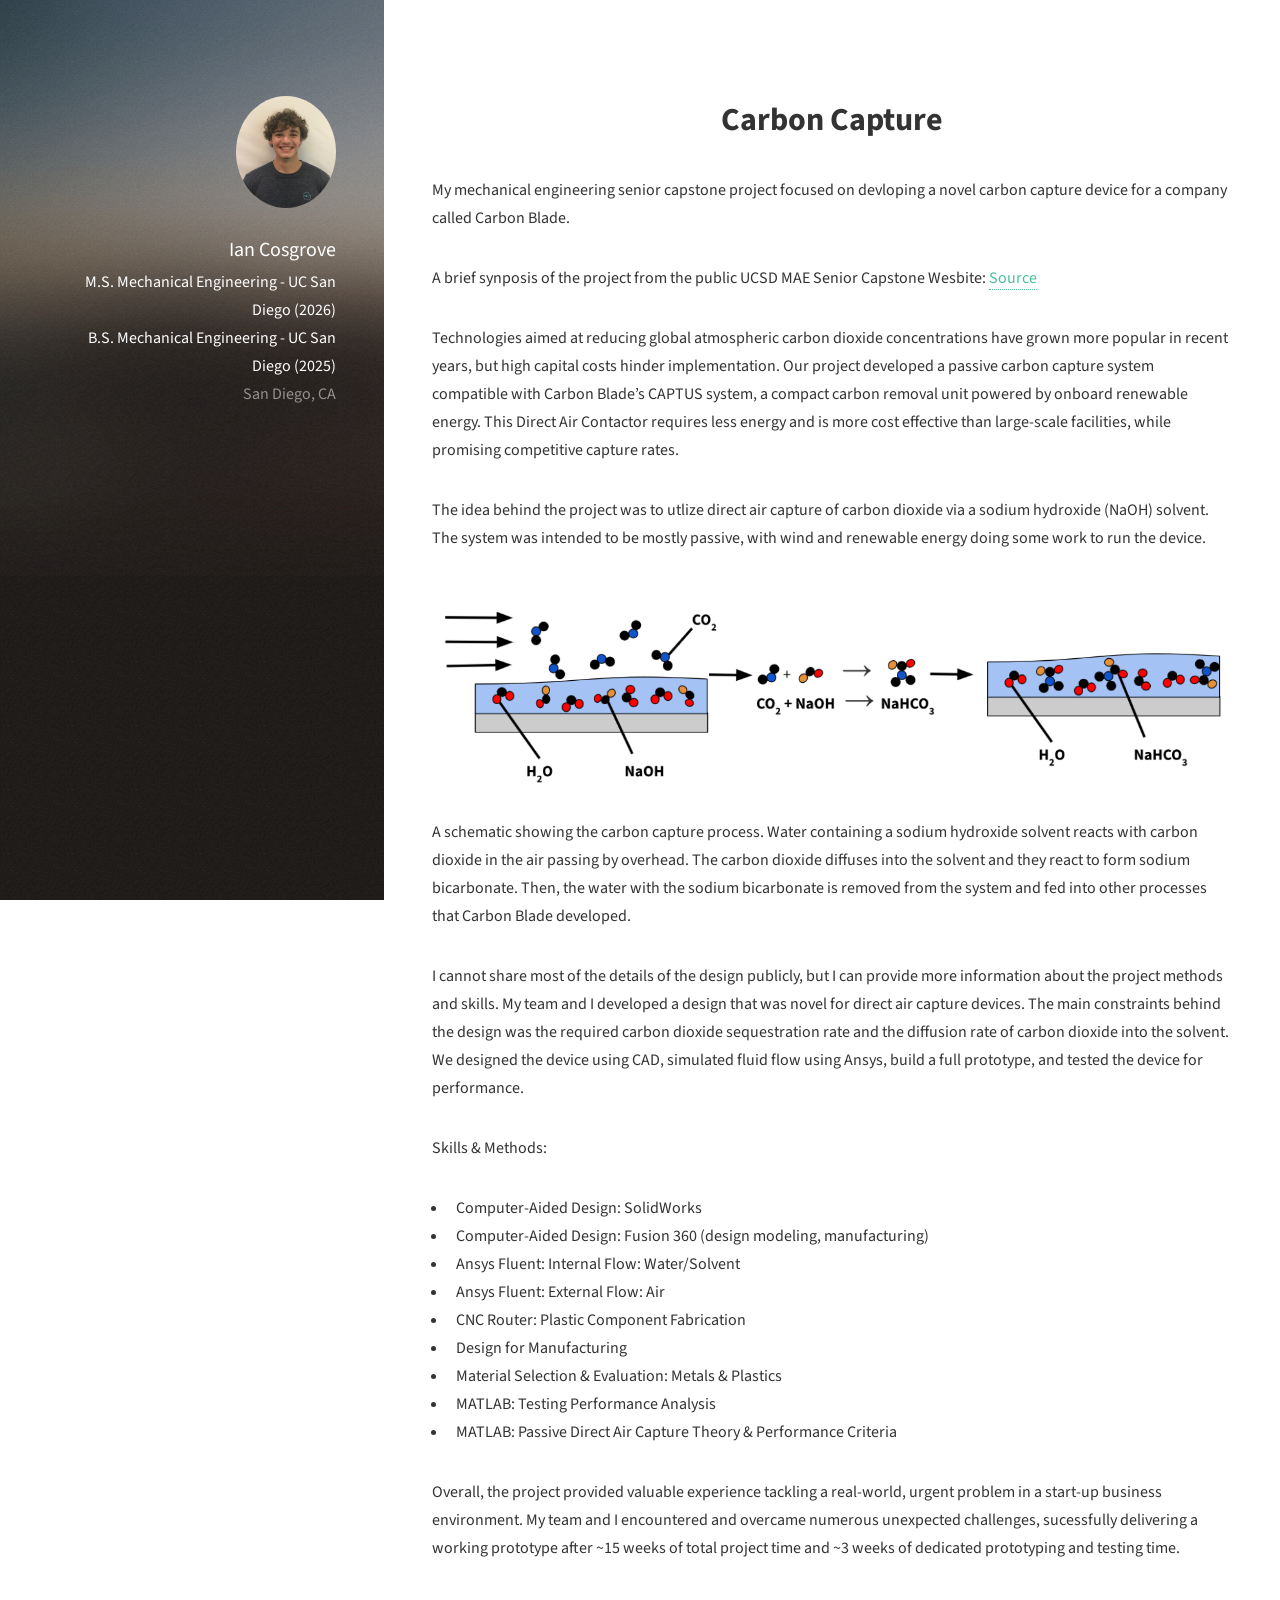
==== commit f049bdb0: "Update_08052026" ====
--- a/carbon_capture.html
+++ b/carbon_capture.html
@@ -57,15 +57,30 @@
 				<p style="color: #333;">The idea behind the project was to utlize direct air capture of carbon dioxide via a sodium hydroxide (NaOH) solvent. The system was intended to be mostly passive, with wind and renewable energy doing some work to run the device.  </p>
 
 				<div class="image-block" style="margin-bottom: 2em; max-width: 100%; margin-left: auto; margin-right: auto;">
-					<a href="images/gpl_fetch_ex1.jpeg" class="image fit thumb">
-						<img src="images/gpl_fetch_ex1.jpeg" alt="Turbulent Dissipation" />
+					<a href="images/cb1.jpeg" class="image fit thumb">
+						<img src="images/cb1.jpeg" alt="Turbulent Dissipation" />
 					</a>
 					<p style="color: #333; margin-top: 0.8em;">
-						<strong style="color: #333">A UI that I developed to batch-review manually flagged signals from an acoustic timeseries. The UI is not made from buttons and sliders, rather it is just hotkeys for rapid reviewing. Users go through and pair what detections they are interested in to what the automatic detector finds. Special cases are supported, such as if the detector misses part of the true call, or if the detection cannot be identified. All hotkey inputs are immediately visualzied onto the screen, and working at full force, a user can review thousands of acoustic signals per day.</strong>
+						<strong style="color: #333">A schematic showing the carbon capture process. Water containing a sodium hydroxide solvent reacts with carbon dioxide in the air passing by overhead. The carbon dioxide diffuses into the solvent and they react to form sodium bicarbonate. Then, the water with the sodium bicarbonate is removed from the system and fed into other processes that Carbon Blade developed.</strong>
 					</p>
 				</div>
+
+				<p style="color: #333;">I cannot share most of the details of the design publicly, but I can provide more information about the project methods and skills. My team and I developed a design that was novel for direct air capture devices. The main constraints behind the design was the required carbon dioxide sequestration rate and the diffusion rate of carbon dioxide into the solvent. We designed the device using CAD, simulated fluid flow using Ansys, build a full prototype, and tested the device for performance.</p>
 								
-								
+				<p style="color: #333;">Skills & Methods:</p>
+				<ul style="color: #333;">
+					<li>Computer-Aided Design: SolidWorks</li>
+					<li>Computer-Aided Design: Fusion 360 (design modeling, manufacturing)</li>
+					<li>Ansys Fluent: Internal Flow: Water/Solvent</li>
+					<li>Ansys Fluent: External Flow: Air</li>
+					<li>CNC Router: Plastic Component Fabrication</li>
+					<li>Design for Manufacturing</li>
+					<li>Material Selection & Evaluation: Metals & Plastics</li>
+					<li>MATLAB: Testing Performance Analysis</li>
+					<li>MATLAB: Passive Direct Air Capture Theory & Performance Criteria</li>	
+				</ul>
+
+				<p style="color: #333;">Overall, the project provided valuable experience tackling a real-world, urgent problem in a start-up business environment. My team and I encountered and overcame numerous unexpected challenges, sucessfully delivering a working prototype after ~15 weeks of total project time and ~3 weeks of dedicated prototyping and testing time.</p>
 								
 								
 								
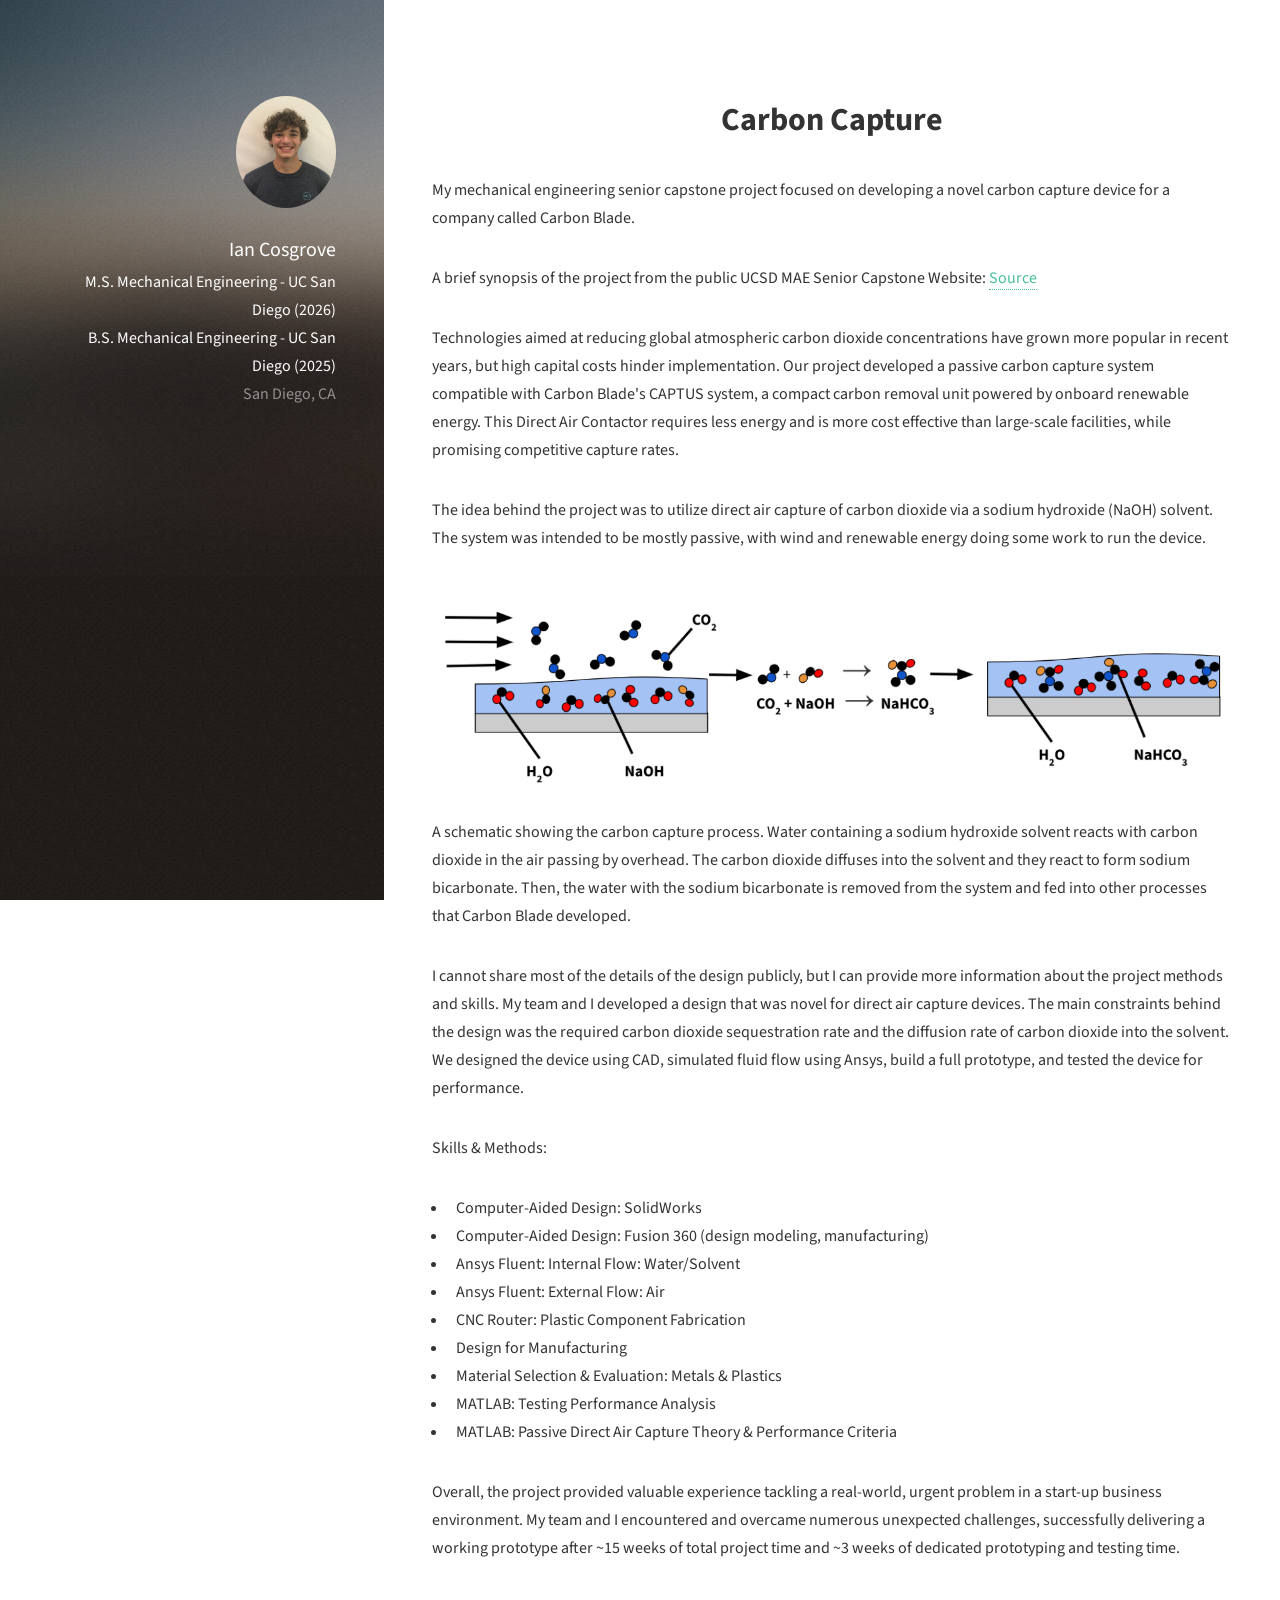
==== commit 9b30f350: "Update_08062026_1" ====
--- a/carbon_capture.html
+++ b/carbon_capture.html
@@ -50,11 +50,11 @@
 			<div id="main">
 
 				<h2 style="text-align: center; font-weight: bold; font-size: 32px; color: #333;">Carbon Capture</h2>
-				<p style="color: #333;">My mechanical engineering senior capstone project focused on devloping a novel carbon capture device for a company called Carbon Blade. </p>
-			    <p style="color: #333;">A brief synposis of the project from the public UCSD MAE Senior Capstone Wesbite:  <a href="https://mae156b.ucsd.edu/projects/2024-2025/spring" target="_blank">Source</a></p>
-				<p style="color: #333;">Technologies aimed at reducing global atmospheric carbon dioxide concentrations have grown more popular in recent years, but high capital costs hinder implementation. Our project developed a passive carbon capture system compatible with Carbon Blade’s CAPTUS system, a compact carbon removal unit powered by onboard renewable energy. This Direct Air Contactor requires less energy and is more cost effective than large-scale facilities, while promising competitive capture rates.</p>
+				<p style="color: #333;">My mechanical engineering senior capstone project focused on developing a novel carbon capture device for a company called Carbon Blade. </p>
+			    <p style="color: #333;">A brief synopsis of the project from the public UCSD MAE Senior Capstone Website:  <a href="https://mae156b.ucsd.edu/projects/2024-2025/spring" target="_blank">Source</a></p>
+				<p style="color: #333;">Technologies aimed at reducing global atmospheric carbon dioxide concentrations have grown more popular in recent years, but high capital costs hinder implementation. Our project developed a passive carbon capture system compatible with Carbon Blade's CAPTUS system, a compact carbon removal unit powered by onboard renewable energy. This Direct Air Contactor requires less energy and is more cost effective than large-scale facilities, while promising competitive capture rates.</p>
 				
-				<p style="color: #333;">The idea behind the project was to utlize direct air capture of carbon dioxide via a sodium hydroxide (NaOH) solvent. The system was intended to be mostly passive, with wind and renewable energy doing some work to run the device.  </p>
+				<p style="color: #333;">The idea behind the project was to utilize direct air capture of carbon dioxide via a sodium hydroxide (NaOH) solvent. The system was intended to be mostly passive, with wind and renewable energy doing some work to run the device.  </p>
 
 				<div class="image-block" style="margin-bottom: 2em; max-width: 100%; margin-left: auto; margin-right: auto;">
 					<a href="images/cb1.jpeg" class="image fit thumb">
@@ -80,7 +80,7 @@
 					<li>MATLAB: Passive Direct Air Capture Theory & Performance Criteria</li>	
 				</ul>
 
-				<p style="color: #333;">Overall, the project provided valuable experience tackling a real-world, urgent problem in a start-up business environment. My team and I encountered and overcame numerous unexpected challenges, sucessfully delivering a working prototype after ~15 weeks of total project time and ~3 weeks of dedicated prototyping and testing time.</p>
+				<p style="color: #333;">Overall, the project provided valuable experience tackling a real-world, urgent problem in a start-up business environment. My team and I encountered and overcame numerous unexpected challenges, successfully delivering a working prototype after ~15 weeks of total project time and ~3 weeks of dedicated prototyping and testing time.</p>
 								
 								
 								
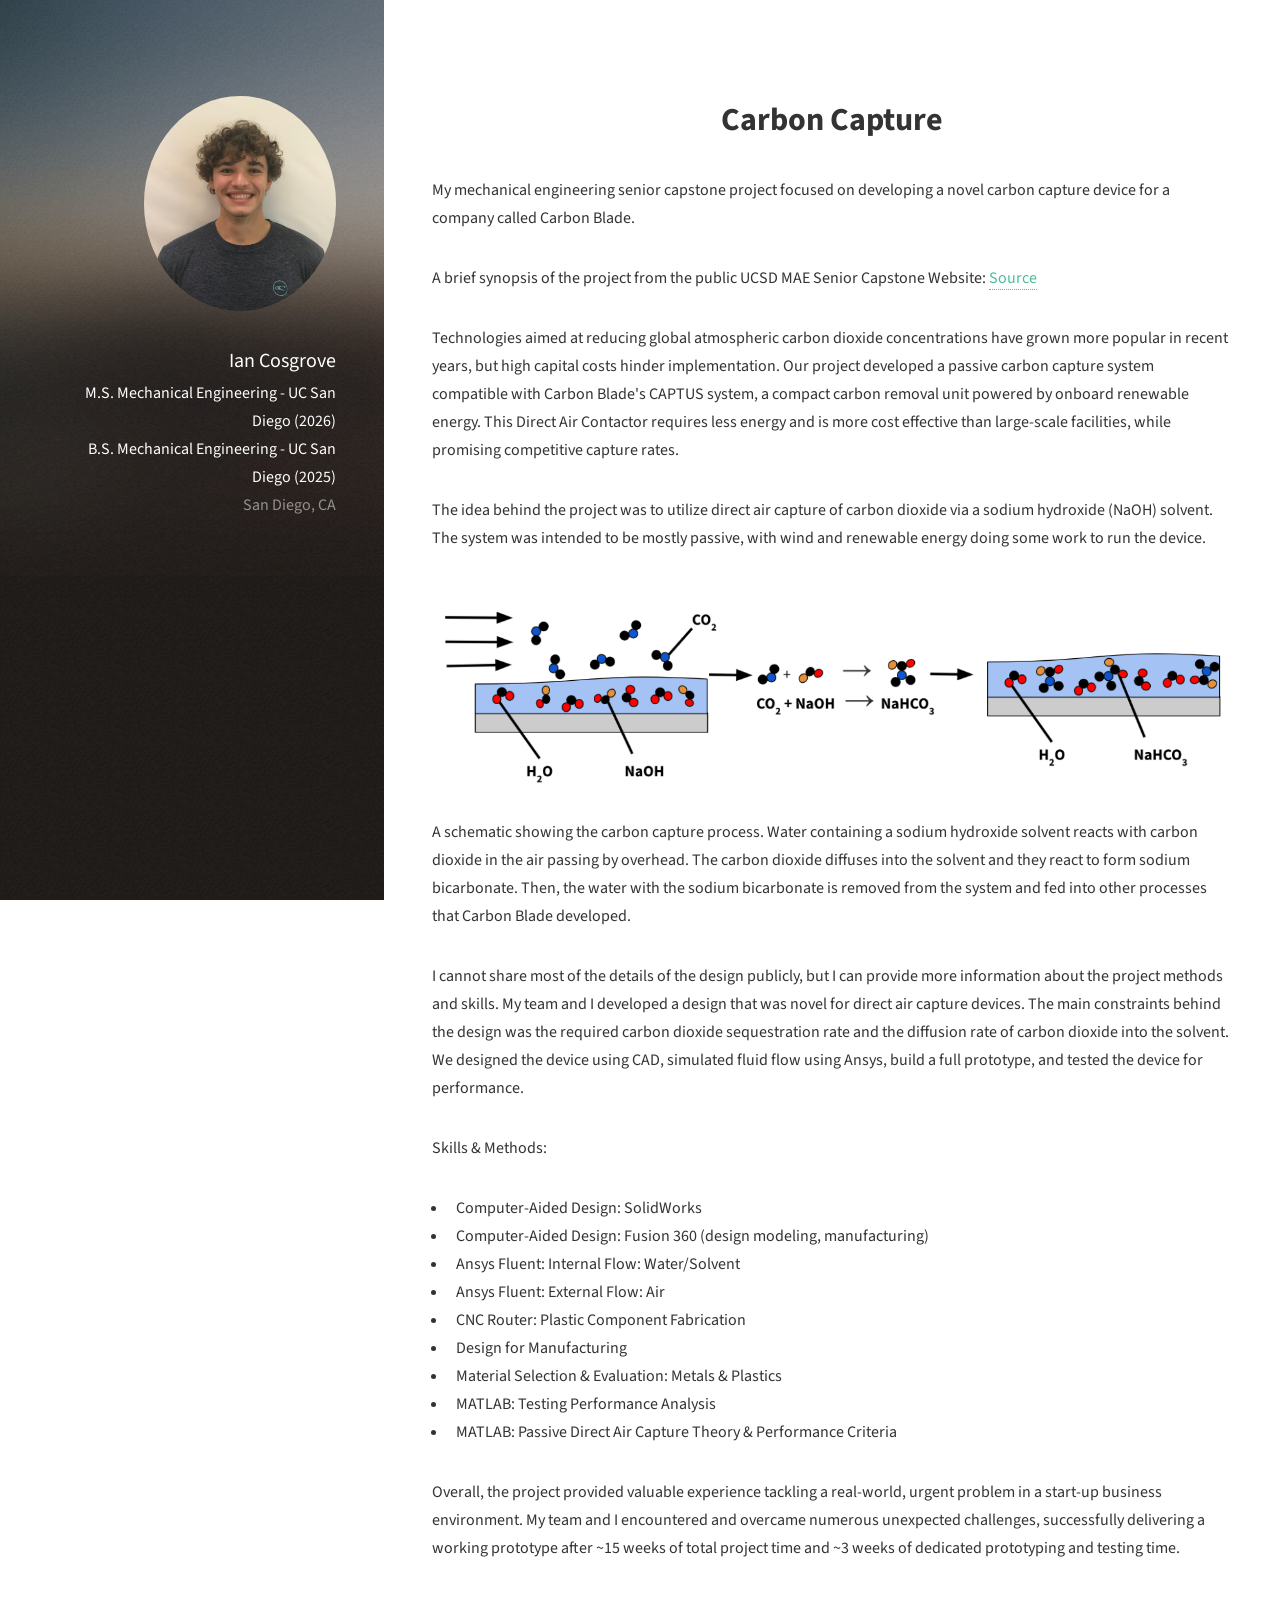
==== commit 5edeacc7: "Update_08072026_1" ====
--- a/carbon_capture.html
+++ b/carbon_capture.html
@@ -1,50 +1,62 @@
 <!DOCTYPE HTML>
 <!--
-	Strata by HTML5 UP
-	html5up.net | @ajlkn
-	Free for personal and commercial use under the CCA 3.0 license (html5up.net/license)
+    Strata by HTML5 UP
+    html5up.net | @ajlkn
+    Free for personal and commercial use under the CCA 3.0 license (html5up.net/license)
 -->
 <html>
-	<head>
-		<title>Ian Cosgrove</title>
-		<meta charset="utf-8" />
-		<meta name="viewport" content="width=device-width, initial-scale=1, user-scalable=no" />
-		<link rel="stylesheet" href="assets/css/main.css" />
-		<style>
-			/* Force image thumbnails and wrappers to have a white background */
-			.image.thumb,
-			.image.fit,
-			.image-block {
-				background-color: #ffffff !important;
-			}
+    <head>
+        <title>Ian Cosgrove</title>
+        <meta charset="utf-8" />
+        <meta name="viewport" content="width=device-width, initial-scale=1, user-scalable=no" />
+        <link rel="stylesheet" href="assets/css/main.css" />
+        <style>
+            /* Force image thumbnails and wrappers to have a white background */
+            .image.thumb,
+            .image.fit,
+            .image-block {
+                background-color: #ffffff !important;
+            }
 
-			/* Remove gray overlays or default borders/shadows applied by Strata CSS */
-			.image.thumb:before,
-			.image.thumb:after {
-				background-color: rgba(255, 255, 255, 0) !important;
-				opacity: 0 !important;
-			}
+            /* Remove gray overlays or default borders/shadows applied by Strata CSS */
+            .image.thumb:before,
+            .image.thumb:after {
+                background-color: rgba(255, 255, 255, 0) !important;
+                opacity: 0 !important;
+            }
 
-			.image img {
-				background-color: #ffffff !important;
-			}
-		</style>
-	</head>
-	<body class="is-preload">
+            .image img {
+                background-color: #ffffff !important;
+            }
 
-		<!-- Header -->
-			<header id="header">
-				<div class="inner">
-					<a href="#" class="image avatar"><img src="images/ian.jpeg" alt="Ian"></a>
-					<h1><strong>Ian Cosgrove 
-					</strong></a></h1>
-					<strong>
-						M.S. Mechanical Engineering - UC San Diego (2026)<br>
-					B.S. Mechanical Engineering - UC San Diego (2025)
-					</strong>
-					<br>San Diego, CA
-				</div>
-			</header>
+            /* Override Strata avatar size constraints */
+            #header .image.avatar {
+                width: 12em !important; /* Adjust size here (default is ~8em) */
+                max-width: 100% !important;
+                margin-bottom: 1.5em;
+            }
+
+            #header .image.avatar img {
+                width: 100% !important;
+                height: auto !important;
+            }
+        </style>
+    </head>
+    <body class="is-preload">
+
+        <!-- Header -->
+            <header id="header">
+                <div class="inner">
+                    <a href="#" class="image avatar"><img src="images/ian.jpeg" alt="Ian"></a>
+                    <h1><strong>Ian Cosgrove 
+                    </strong></h1>
+                    <strong>
+                        M.S. Mechanical Engineering - UC San Diego (2026)<br>
+                        B.S. Mechanical Engineering - UC San Diego (2025)
+                    </strong>
+                    <br>San Diego, CA
+                </div>
+            </header>
 
 		<!-- Main -->
 			<div id="main">
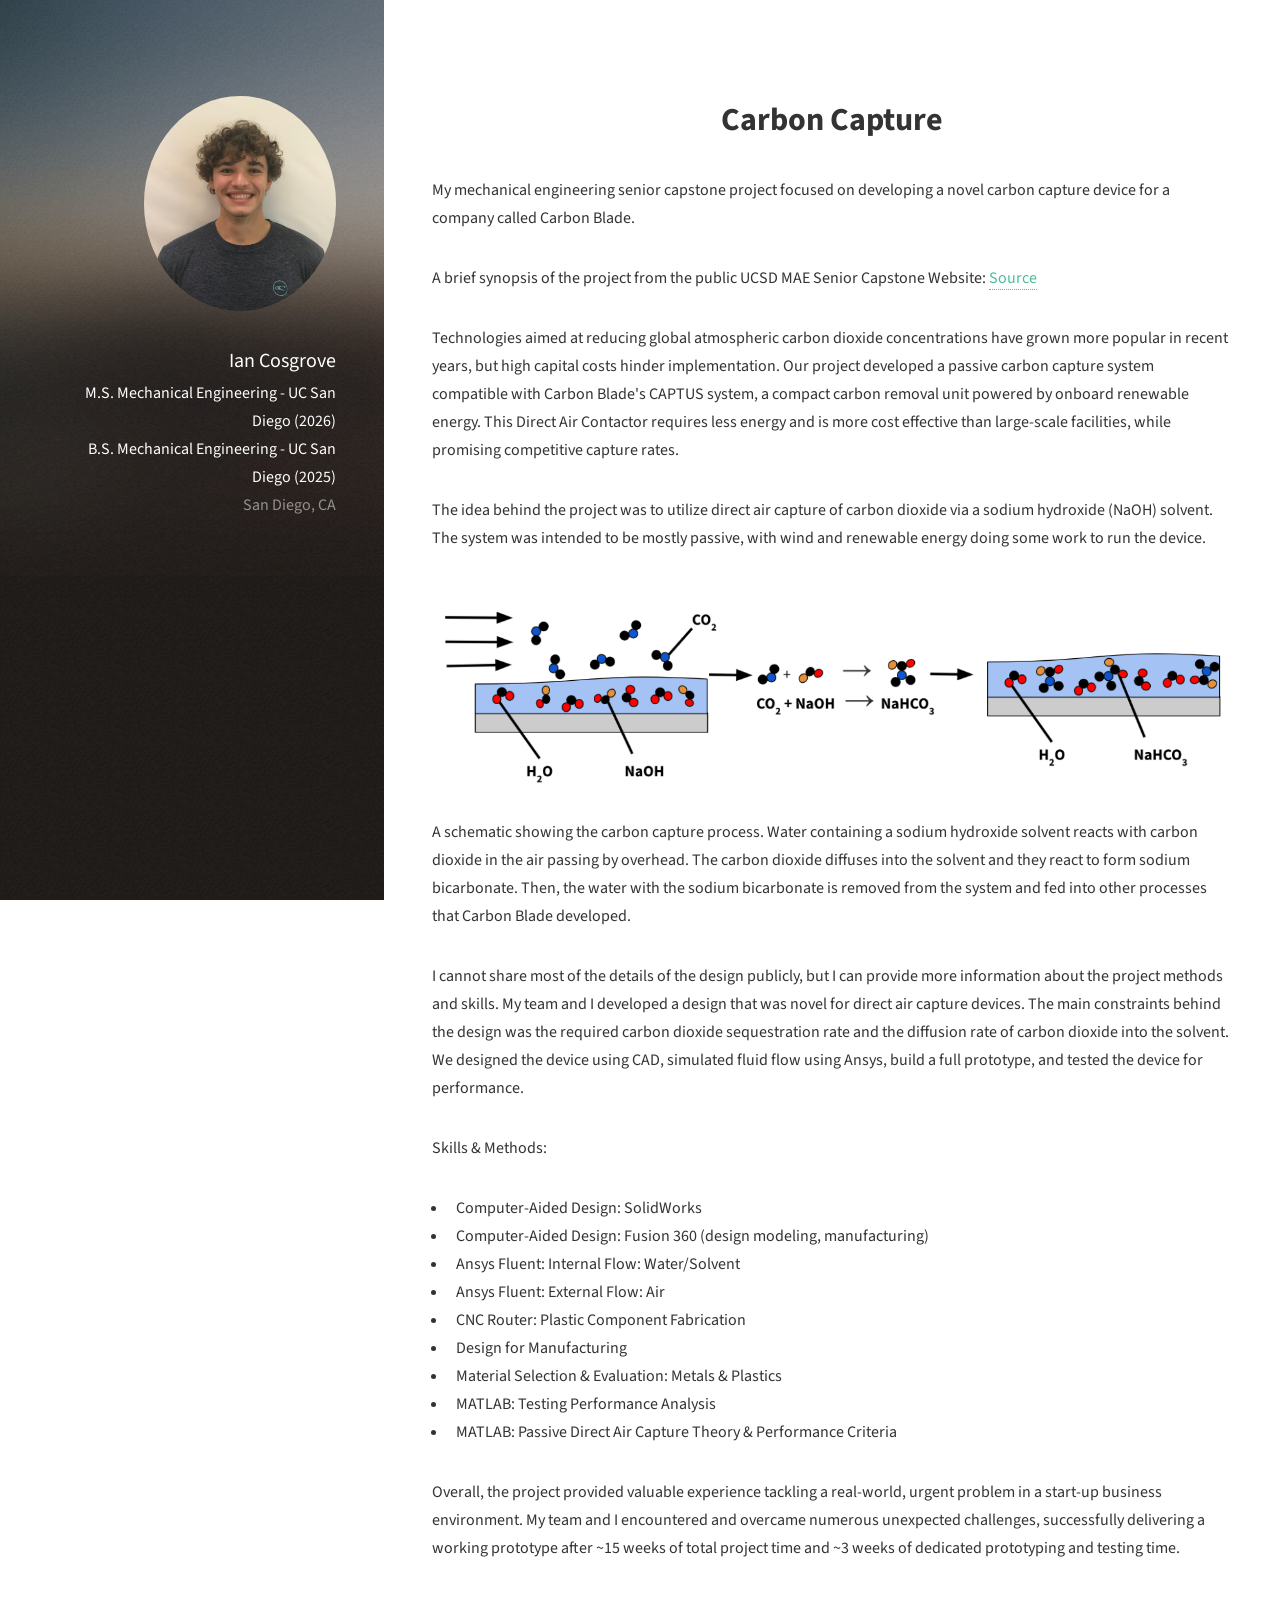
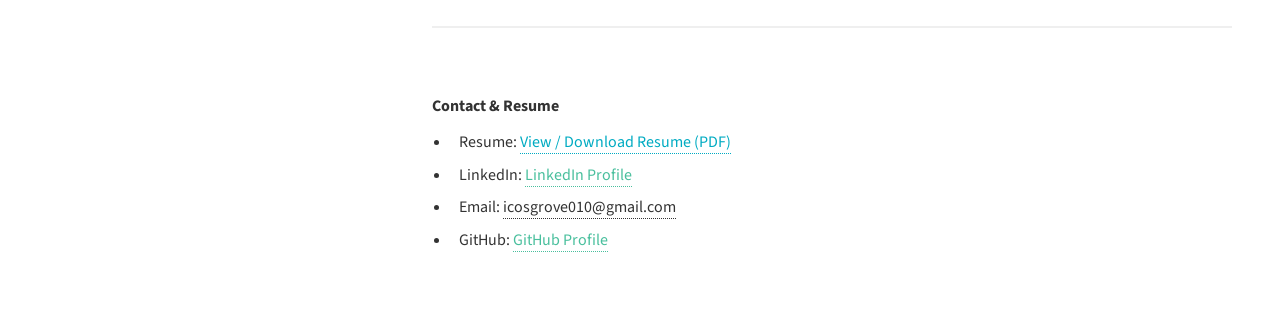
==== commit 67ae5203: "Update_08072026_2" ====
--- a/carbon_capture.html
+++ b/carbon_capture.html
@@ -94,7 +94,31 @@
 
 				<p style="color: #333;">Overall, the project provided valuable experience tackling a real-world, urgent problem in a start-up business environment. My team and I encountered and overcame numerous unexpected challenges, successfully delivering a working prototype after ~15 weeks of total project time and ~3 weeks of dedicated prototyping and testing time.</p>
 								
-								
+					
+					<section id="contact">
+						<div class="inner">
+							
+							<p style="text-align: left; color: #333; font-weight: bold; margin-bottom: 0.5em;">Contact & Resume</p>
+							<ul style="list-style-type: disc; padding-left: 1.2em; text-align: left; color: #333;">
+								<li style="margin-bottom: 0.3em;">
+									<strong style="color: #333;">Resume: </strong>
+									<a href="images/Resume_ian_cosgrove_07012026.pdf" target="_blank" style=" color: #00abc2;">View / Download Resume (PDF)</a>
+								</li>
+								<li style="margin-bottom: 0.3em;">
+									<strong style="color: #333;">LinkedIn: </strong>
+									<a href="https://www.linkedin.com/in/ian-cosgrove/" target="_blank">LinkedIn Profile</a>
+								</li>
+								<li style="margin-bottom: 0.3em;">
+									<strong style="color: #333;">Email: </strong>
+									<a href="mailto:icosgrove010@gmail.com" style="color: #333;">icosgrove010@gmail.com</a>
+								</li>
+								<li style="margin-bottom: 0.3em;">
+									<strong style="color: #333;">GitHub: </strong>
+									<a href="https://github.com/iancosgrove1" target="_blank">GitHub Profile</a>
+								</li>
+							</ul>
+						</div>
+					</section>			
 								
 			</div>
 
@@ -104,7 +128,6 @@
 				
 				
 				
-
 
 					
 
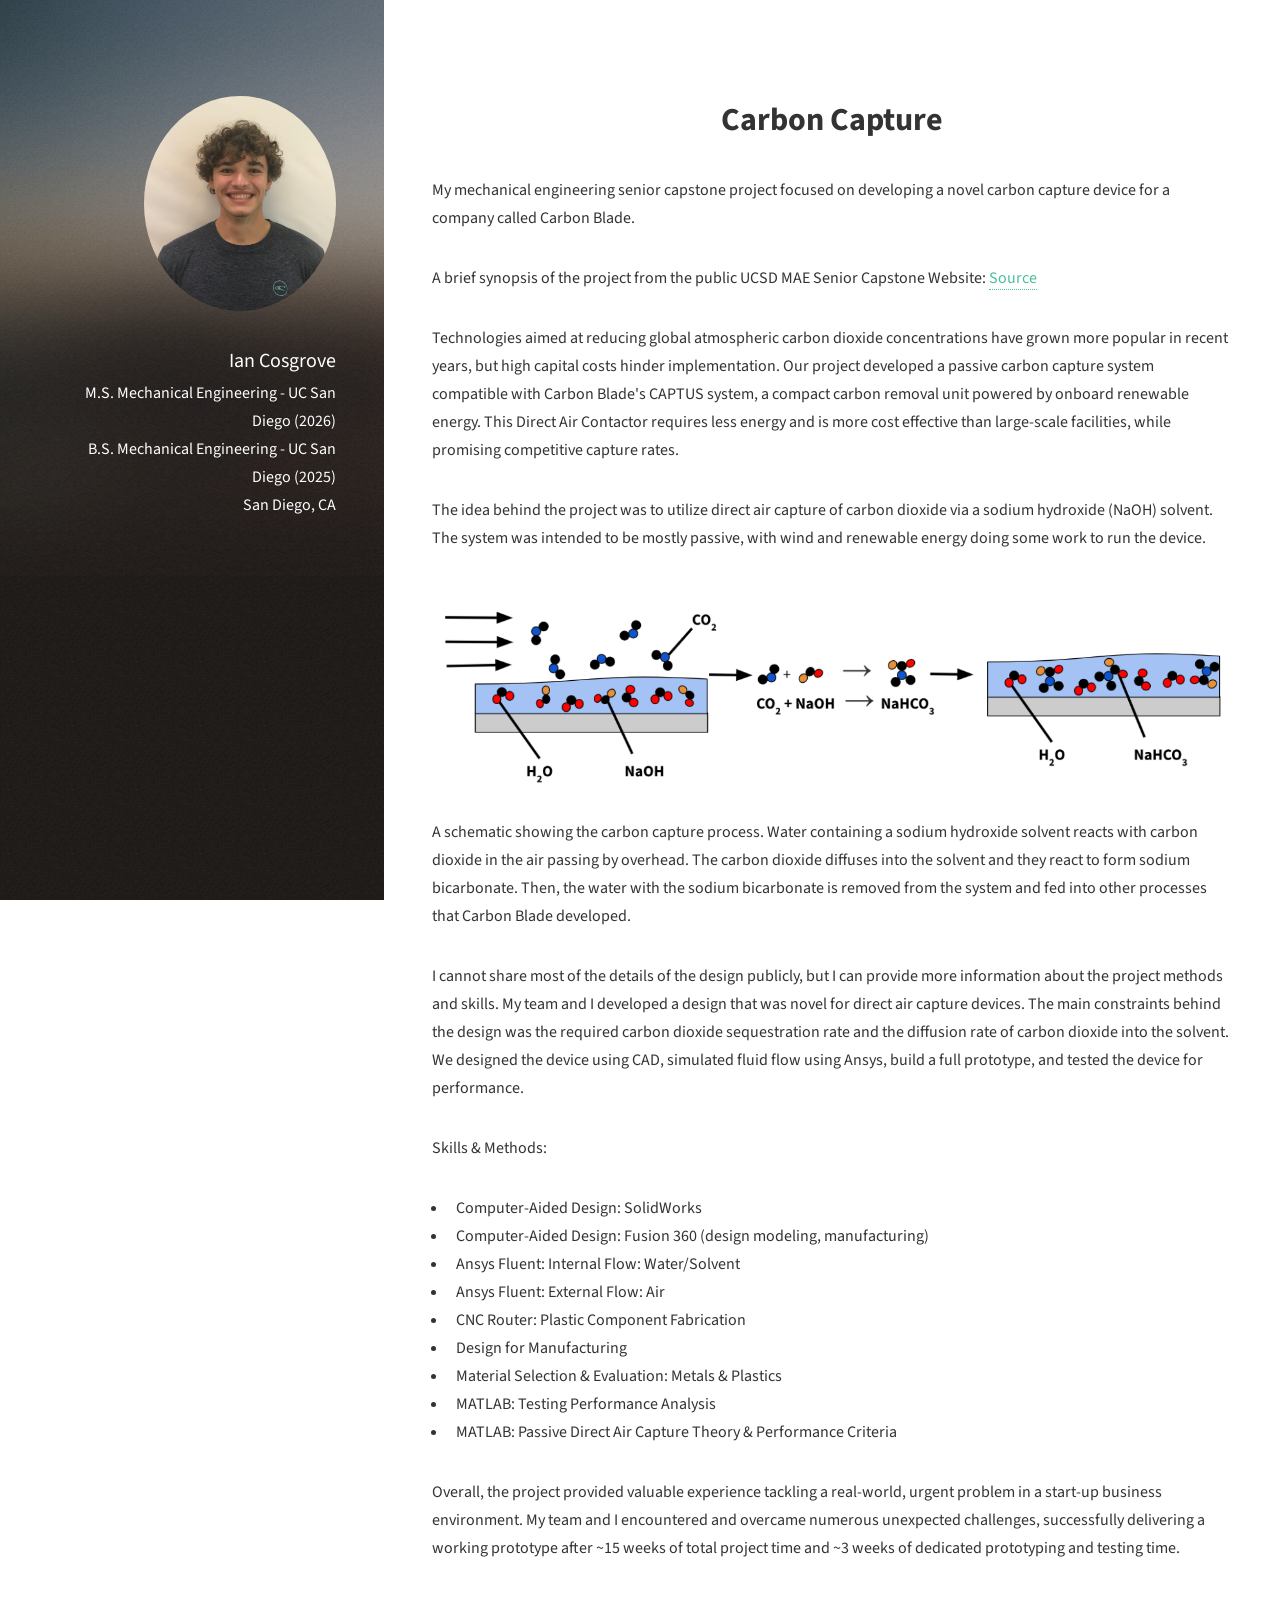
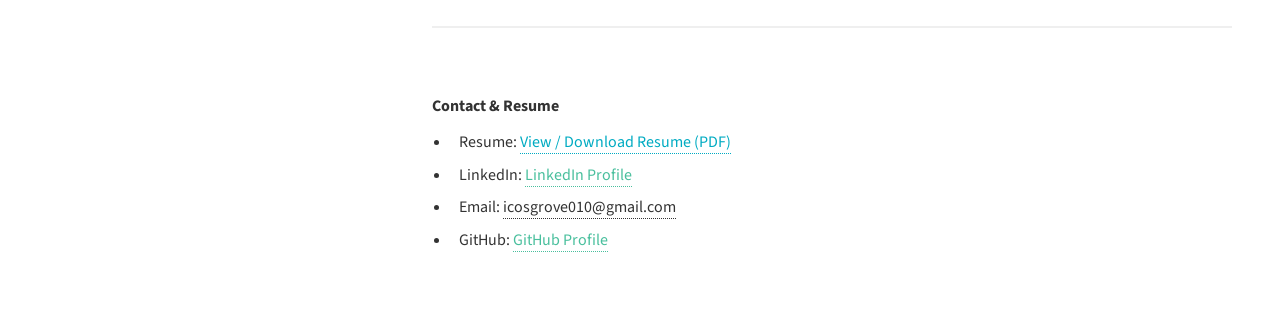
==== commit 0b5efe14: "Update_08072026_3" ====
--- a/carbon_capture.html
+++ b/carbon_capture.html
@@ -45,18 +45,18 @@
     <body class="is-preload">
 
         <!-- Header -->
-            <header id="header">
-                <div class="inner">
-                    <a href="#" class="image avatar"><img src="images/ian.jpeg" alt="Ian"></a>
-                    <h1><strong>Ian Cosgrove 
-                    </strong></h1>
-                    <strong>
-                        M.S. Mechanical Engineering - UC San Diego (2026)<br>
-                        B.S. Mechanical Engineering - UC San Diego (2025)
-                    </strong>
-                    <br>San Diego, CA
-                </div>
-            </header>
+		<header id="header">
+			<div class="inner">
+				<a href="#" class="image avatar"><img src="images/ian.jpeg" alt="Ian"></a>
+				<h1><strong>Ian Cosgrove</strong></h1>
+				<strong>
+					M.S. Mechanical Engineering - UC San Diego (2026)<br>
+					B.S. Mechanical Engineering - UC San Diego (2025)
+				</strong>
+				<br>
+				<span style="color: #ffffff;">San Diego, CA</span>
+			</div>
+		</header>
 
 		<!-- Main -->
 			<div id="main">
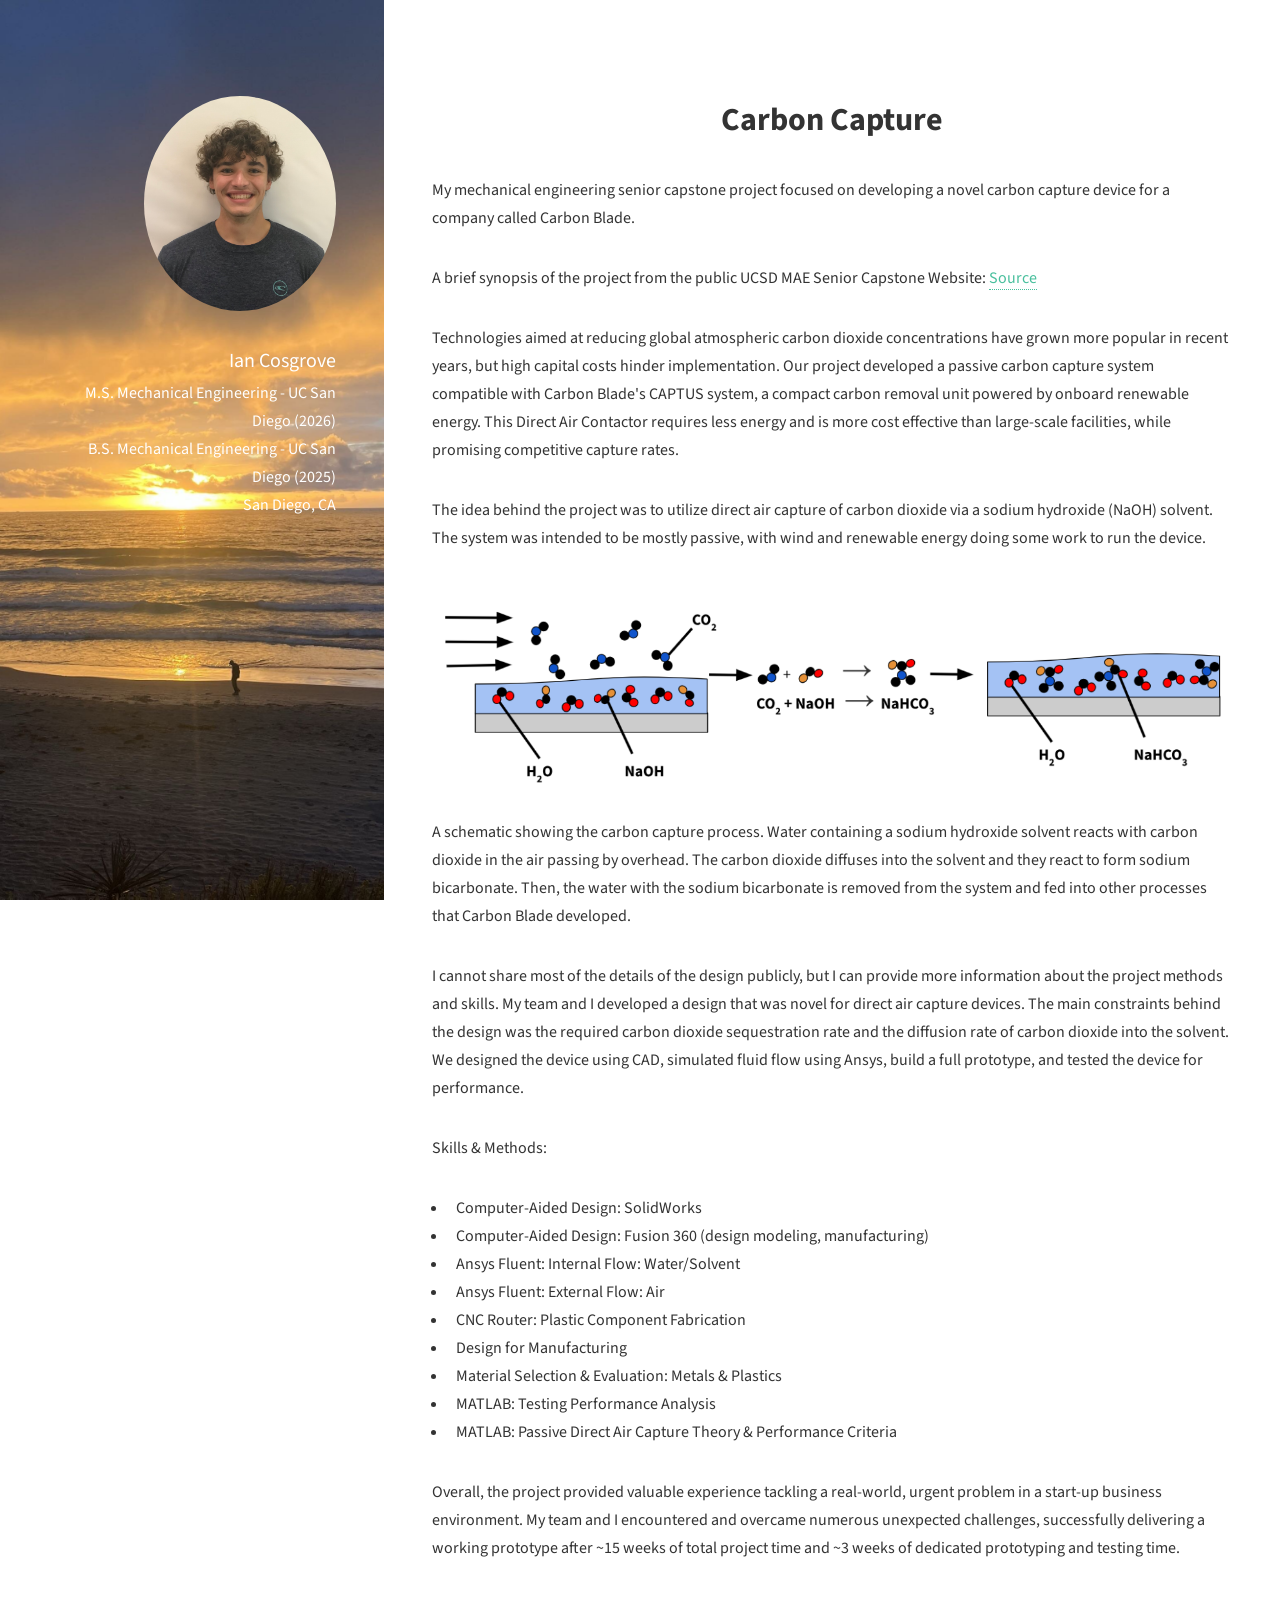
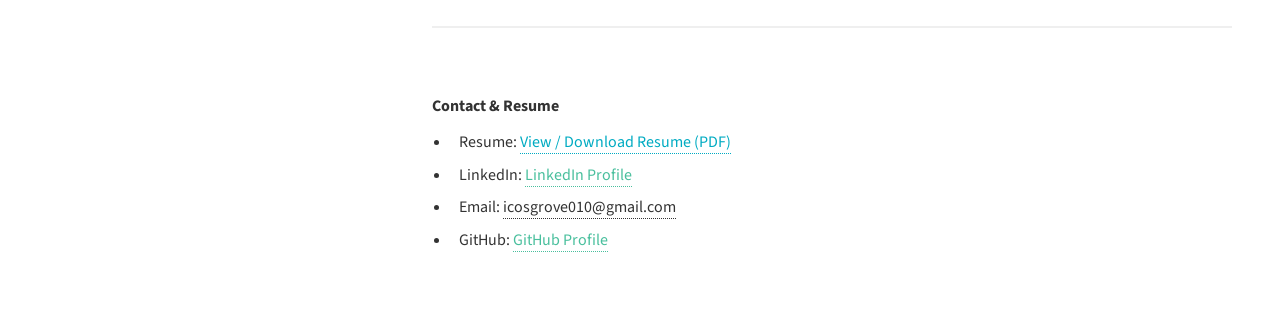
==== commit 796854fd: "Update_08072026_4" ====
--- a/carbon_capture.html
+++ b/carbon_capture.html
@@ -40,6 +40,12 @@
                 width: 100% !important;
                 height: auto !important;
             }
+
+			#header {
+				background-image: url("images/cover1.jpg"), url("images/cover.jpg") !important;
+				background-position: top left, center center !important;
+				background-size: auto, cover !important;
+			}
         </style>
     </head>
     <body class="is-preload">
